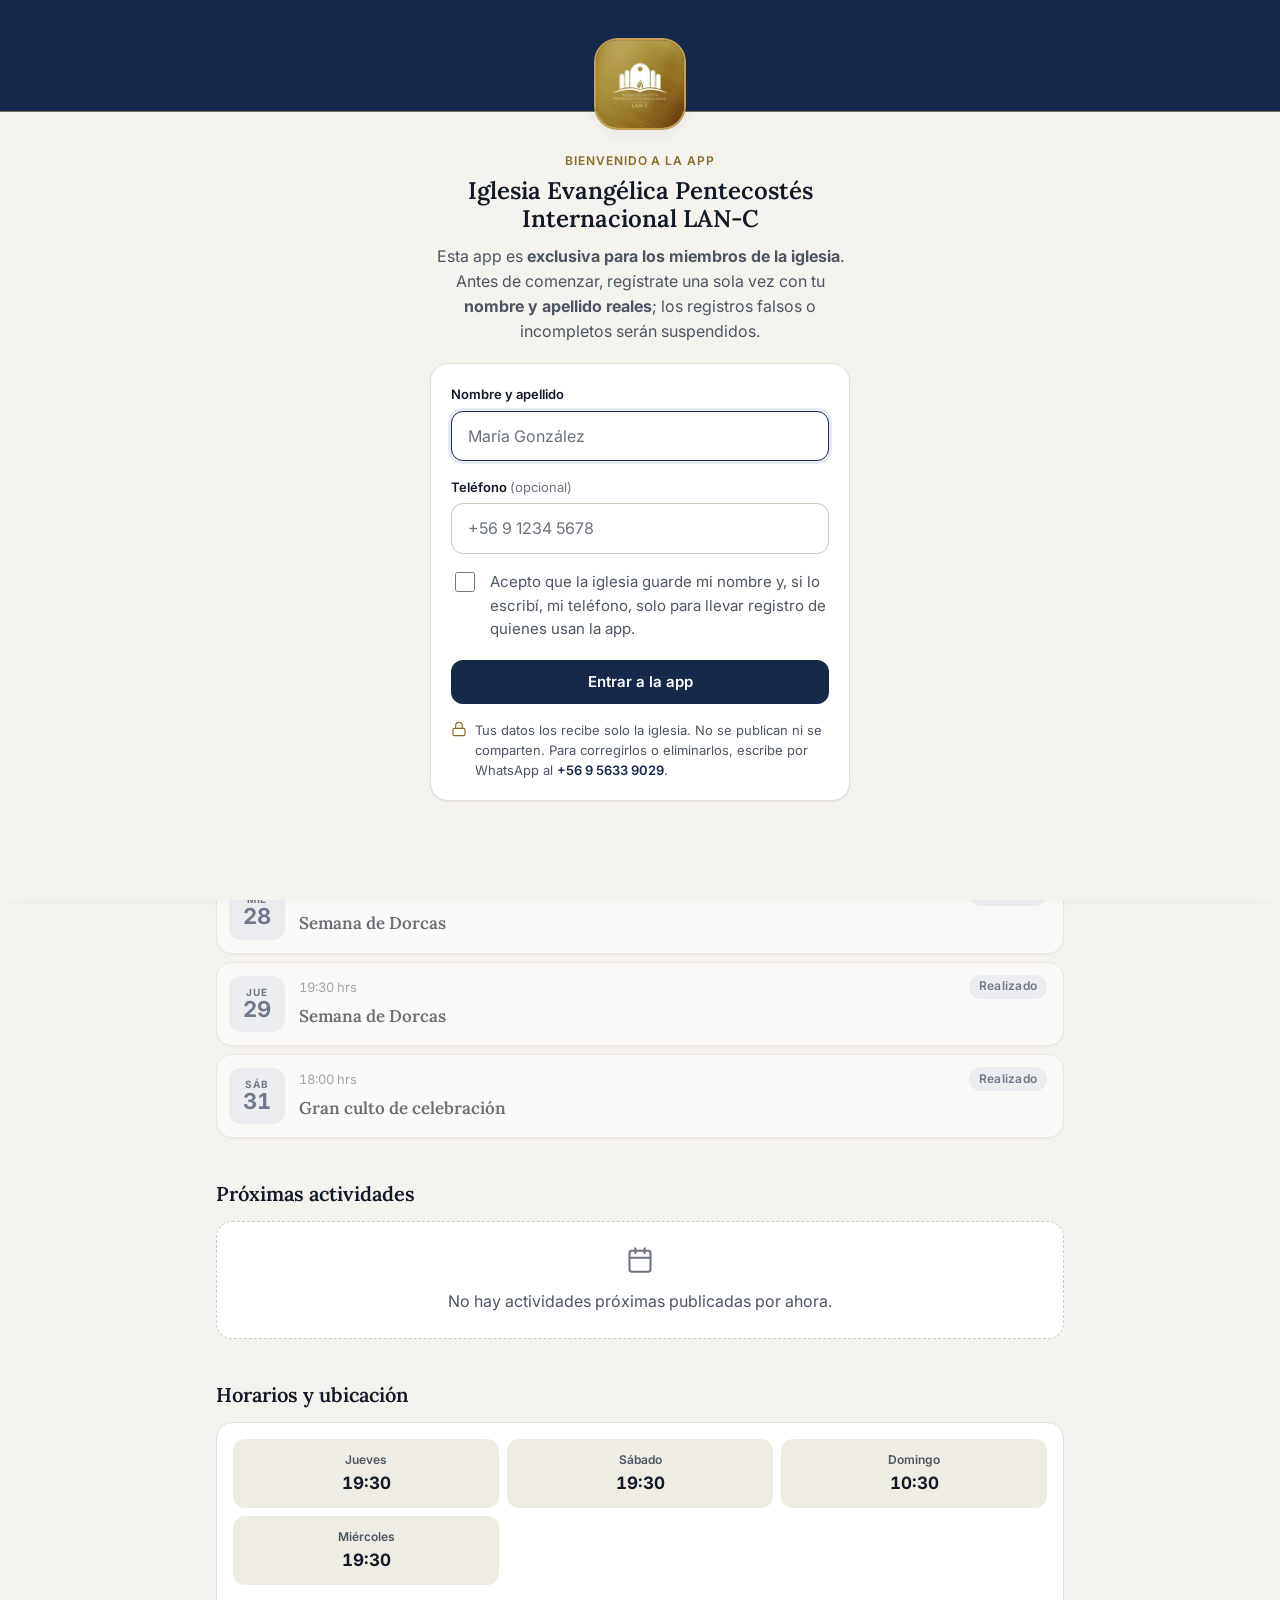
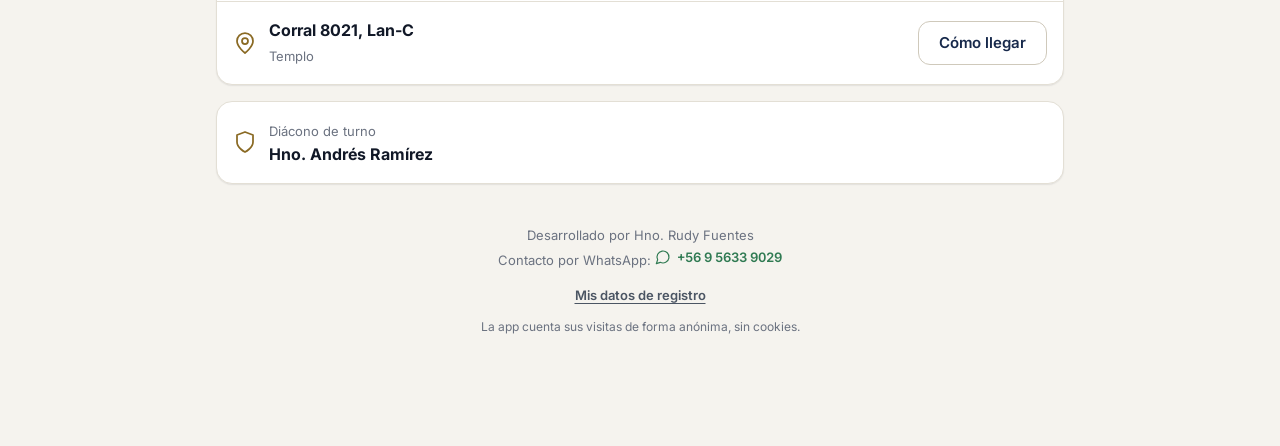
==== index.html @ f4d74c08 "Desfile 31 octubre: 17 fotos más y 2 videos; los álbumes ahora muestran videos Co-Authored-By: Claud" ====
<!doctype html>
<html lang="es">
<head>
<meta charset="utf-8">
<meta name="viewport" content="width=device-width, initial-scale=1, viewport-fit=cover">
<meta name="theme-color" content="#17294B">
<meta name="description" content="Anuncios, horarios de culto, estudios bíblicos, oración, cancionero y fotos de la Iglesia Evangélica Pentecostés Internacional LAN-C.">
<title>IEPI LAN-C</title>
<script>try{var t=localStorage.getItem("tema");if(t==="dark"||t==="light")document.documentElement.dataset.theme=t;var l=localStorage.getItem("letra");if(l==="grande"||l==="muy-grande")document.documentElement.dataset.letra=l;}catch(e){}</script>
<link rel="manifest" href="manifest.json">
<link rel="icon" href="icono-192.png">
<link rel="apple-touch-icon" href="icono-192.png">
<link rel="preconnect" href="https://fonts.googleapis.com">
<link rel="preconnect" href="https://fonts.gstatic.com" crossorigin>
<link rel="stylesheet" href="https://fonts.googleapis.com/css2?family=Inter:wght@400;500;600;700&family=Lora:ital,wght@0,500;0,600;1,500&display=swap" media="print" onload="this.media='all'">
<link rel="stylesheet" href="css/app.css?v=25">
</head>
<body>

<header class="barra">
  <div class="barra-in">
    <span class="barra-logo"><img src="img/logo.jpg" alt="Logo de la Iglesia Evangélica Pentecostés Internacional LAN-C" width="44" height="44"></span>
    <div class="barra-txt">
      <b>IEPI LAN-C</b>
      <small>Iglesia Evangélica Pentecostés Internacional</small>
    </div>
    <div class="barra-ajustes" role="group" aria-label="Ajustes de lectura">
      <button class="icon-btn tema-btn letra-btn" type="button" id="letraBtn" aria-haspopup="menu" aria-expanded="false" aria-label="Tamaño de letra: normal"><span aria-hidden="true">A<small>A</small></span></button>
      <span class="barra-sep" aria-hidden="true"></span>
      <button class="icon-btn tema-btn" type="button" id="temaBtn" aria-haspopup="menu" aria-expanded="false" aria-label="Apariencia: automática">
        <svg class="ic" viewBox="0 0 24 24" aria-hidden="true" id="temaIco"></svg>
      </button>
    </div>
  </div>
</header>
<div class="tema-menu letra-menu" id="letraMenu" role="menu" aria-label="Tamaño de letra" hidden>
  <p class="menu-tit" aria-hidden="true">Tamaño de letra</p>
  <button type="button" role="menuitemradio" data-letra="normal" aria-checked="true"><span class="muestra" style="font-size:15px">A</span>Normal<svg class="ic ic-sm marca" viewBox="0 0 24 24" aria-hidden="true"><path d="M20 6 9 17l-5-5"/></svg></button>
  <button type="button" role="menuitemradio" data-letra="grande" aria-checked="false"><span class="muestra" style="font-size:19px">A</span>Grande<svg class="ic ic-sm marca" viewBox="0 0 24 24" aria-hidden="true"><path d="M20 6 9 17l-5-5"/></svg></button>
  <button type="button" role="menuitemradio" data-letra="muy-grande" aria-checked="false"><span class="muestra" style="font-size:23px">A</span>Muy grande<svg class="ic ic-sm marca" viewBox="0 0 24 24" aria-hidden="true"><path d="M20 6 9 17l-5-5"/></svg></button>
</div>
<div class="tema-menu" id="temaMenu" role="menu" aria-label="Apariencia" hidden>
  <button type="button" role="menuitemradio" data-tema="auto" aria-checked="true"><svg class="ic" viewBox="0 0 24 24" aria-hidden="true"><rect x="2" y="4" width="20" height="14" rx="2"/><path d="M8 22h8M12 18v4"/></svg>Automático<svg class="ic ic-sm marca" viewBox="0 0 24 24" aria-hidden="true"><path d="M20 6 9 17l-5-5"/></svg></button>
  <button type="button" role="menuitemradio" data-tema="light" aria-checked="false"><svg class="ic" viewBox="0 0 24 24" aria-hidden="true"><circle cx="12" cy="12" r="4"/><path d="M12 2v2M12 20v2M4.93 4.93l1.41 1.41M17.66 17.66l1.41 1.41M2 12h2M20 12h2M6.34 17.66l-1.41 1.41M19.07 4.93l-1.41 1.41"/></svg>Claro<svg class="ic ic-sm marca" viewBox="0 0 24 24" aria-hidden="true"><path d="M20 6 9 17l-5-5"/></svg></button>
  <button type="button" role="menuitemradio" data-tema="dark" aria-checked="false"><svg class="ic" viewBox="0 0 24 24" aria-hidden="true"><path d="M12 3a6 6 0 0 0 9 9 9 9 0 1 1-9-9Z"/></svg>Oscuro<svg class="ic ic-sm marca" viewBox="0 0 24 24" aria-hidden="true"><path d="M20 6 9 17l-5-5"/></svg></button>
</div>

<main>
  <!-- INICIO -->
  <section id="inicio" data-panel aria-labelledby="saludo">
    <div class="saludo">
      <p class="kicker" id="hoyFecha">&nbsp;</p>
      <div class="saludo-fila"><h1 id="saludo">Bienvenido</h1><button class="clima" type="button" id="clima" hidden></button></div>
      <p class="lead">Que Dios te bendiga. Esto es lo que viene en nuestra iglesia.</p>
    </div>
    <div id="urgente"></div>
    <div id="vivoArriba"></div>
    <article class="hero" id="proximo" aria-live="polite">
      <div class="skel" style="height:14px;width:40%;opacity:.3"></div>
      <div class="skel" style="height:32px;width:70%;margin-top:12px;opacity:.3"></div>
      <div class="skel" style="height:20px;width:30%;margin-top:8px;opacity:.3"></div>
    </article>
    <div class="accesos" role="group" aria-label="Accesos rápidos">
      <button class="acceso acceso-agenda tarjeta" type="button" id="abrirAgenda">
        <span class="acceso-top">
          <span class="acceso-ic"><svg class="ic ic-lg" viewBox="0 0 24 24" aria-hidden="true"><rect x="3" y="4" width="18" height="18" rx="2"/><path d="M16 2v4M8 2v4M3 10h18"/><path d="M8 14h.01M12 14h.01M16 14h.01M8 18h.01M12 18h.01"/></svg></span>
          <span class="acceso-flecha" aria-hidden="true"><svg class="ic" viewBox="0 0 24 24"><path d="M7 17 17 7M8 7h9v9"/></svg></span>
        </span>
        <span class="acceso-txt"><b>Agenda congregacional</b><span class="muted" id="agendaResumen">Calendario de cultos y actividades</span></span>
      </button>

      <div class="acceso radio-tarjeta tarjeta" id="radioBox" hidden>
        <span class="acceso-top">
          <span class="acceso-ic"><svg class="ic ic-lg" viewBox="0 0 24 24" aria-hidden="true"><path d="M4.9 19.1a10 10 0 0 1 0-14.2M7.8 16.2a6 6 0 0 1 0-8.4M16.2 7.8a6 6 0 0 1 0 8.4M19.1 4.9a10 10 0 0 1 0 14.2"/><circle cx="12" cy="12" r="2"/></svg></span>
          <button class="radio-play" type="button" id="radioPlay" aria-label="Escuchar la radio"><svg class="ic" viewBox="0 0 24 24" aria-hidden="true" id="radioIco"></svg></button>
        </span>
        <span class="acceso-txt"><b>Radio en vivo</b><span class="muted" id="radioNombre"></span></span>
      </div>
      <a class="acceso acceso-chat tarjeta" id="chatAcceso" href="chat/" hidden>
        <span class="acceso-ic"><svg class="ic ic-lg" viewBox="0 0 24 24" aria-hidden="true"><path d="M7.9 20A9 9 0 1 0 4 16.1L2 22Z"/><path d="M8 12h.01M12 12h.01M16 12h.01"/></svg></span>
        <span class="acceso-txt"><b>Chat de la iglesia</b><span class="muted">Conversa con los hermanos: General, Oración y grupos</span></span>
        <span class="acceso-flecha" aria-hidden="true"><svg class="ic" viewBox="0 0 24 24"><path d="m9 18 6-6-6-6"/></svg></span>
      </a>
    </div>
    <div id="vivoAbajo"></div>
    <div class="tarjeta avisos-push" id="avisosBox" hidden>
      <span class="acceso-ic"><svg class="ic ic-lg" viewBox="0 0 24 24" aria-hidden="true"><path d="M6 8a6 6 0 0 1 12 0c0 7 3 9 3 9H3s3-2 3-9"/><path d="M10.3 21a1.94 1.94 0 0 0 3.4 0"/></svg></span>
      <div class="avisos-txt">
        <b>Recibe avisos de la iglesia</b>
        <span class="muted">Te llegará un aviso al celular con los cultos, actividades y anuncios importantes.</span>
        <div class="dos-btn"><button class="btn" type="button" id="avisosSi">Activar avisos</button><button class="btn btn-sec" type="button" id="avisosNo">Ahora no</button></div>
      </div>
    </div>

    <section class="bloque" id="destacadosBox" aria-labelledby="tDest">
      <div class="bloque-cab"><h2 id="tDest">Destacados</h2></div>
      <div class="destacados" id="destacados"><div class="skel" style="height:120px"></div></div>
    </section>

    <section class="bloque" id="semanaBox" hidden aria-labelledby="tSemana">
      <h2 id="tSemana">Cultos de esta semana</h2>
      <ul class="filas" id="semana"></ul>
    </section>

    <section class="bloque" aria-labelledby="tAgenda">
      <div class="bloque-cab"><h2 id="tAgenda">Próximas actividades</h2></div>
      <ul class="agenda" id="agenda"><li class="skel" style="height:72px"></li><li class="skel" style="height:72px"></li></ul>
    </section>

    <section class="bloque" aria-labelledby="tHorarios">
      <h2 id="tHorarios">Horarios y ubicación</h2>
      <div class="tarjeta">
        <div class="horarios" id="horarios"></div>
        <div class="ubicacion">
          <svg class="ic ic-lg" viewBox="0 0 24 24" aria-hidden="true"><path d="M20 10c0 6-8 12-8 12s-8-6-8-12a8 8 0 0 1 16 0Z"/><circle cx="12" cy="10" r="3"/></svg>
          <div><b id="direccion">Corral 8021, Lan-C</b><span class="muted">Templo</span></div>
          <a class="btn btn-sec" id="mapa" href="https://www.google.com/maps/search/?api=1&amp;query=Corral+8021+Lan-C" target="_blank" rel="noopener">Cómo llegar</a>
        </div>
      </div>
      <div class="diacono tarjeta" id="diacono" hidden>
        <svg class="ic ic-lg" viewBox="0 0 24 24" aria-hidden="true"><path d="M12 22s8-4 8-10V5l-8-3-8 3v7c0 6 8 10 8 10z"/></svg>
        <p><span class="muted">Diácono de turno</span><br><b id="diaconoNom"></b></p>
      </div>
    </section>

    <footer class="credito">
      Desarrollado por Hno. Rudy Fuentes<br>
      Contacto por WhatsApp: <a class="wsp" href="https://wa.me/56956339029?text=Hola%2C%20le%20escribo%20desde%20la%20app%20IEPI%20LAN-C." target="_blank" rel="noopener"><svg class="ic ic-sm" viewBox="0 0 24 24" aria-hidden="true"><path d="M7.9 20A9 9 0 1 0 4 16.1L2 22Z"/></svg>+56 9 5633 9029</a><br>
      <button class="enlace" type="button" id="misDatos">Mis datos de registro</button><br>
      <button class="enlace" type="button" id="avisosEstado" hidden>Activar avisos en este teléfono</button><br id="avisosEstadoBr" hidden>
      <span class="mini">La app cuenta sus visitas de forma anónima, sin cookies.</span>
    </footer>
  </section>

  <!-- ESTUDIO -->
  <section id="estudio" data-panel hidden aria-labelledby="tEstudio">
    <header class="pagina">
      <h1 id="tEstudio">Estudio bíblico</h1>
      <p class="lead">Estudios de la congregación, series para comenzar y plan de lectura.</p>
    </header>
    <div class="estudios" id="estudiosLista"><div class="skel" style="aspect-ratio:16/9"></div></div>
    <section class="bloque" id="anterioresEstudiosBox" hidden aria-labelledby="tEstAnt">
      <h2 id="tEstAnt">Más estudios</h2>
      <div class="estudios" id="estudiosAnteriores"></div>
    </section>
    <section class="bloque" id="seriesBox" hidden aria-labelledby="tSeries">
      <h2 id="tSeries">Series de estudio</h2>
      <div id="series"></div>
    </section>
    <section class="bloque" id="planBox" hidden aria-labelledby="tPlan">
      <h2 id="tPlan">Plan de lectura</h2>
      <div class="tarjeta plan">
        <div class="bloque-cab"><b id="planTitulo"></b><span class="muted" id="planCuenta"></span></div>
        <p class="muted" style="margin-top:4px">Un capítulo por día. Tu avance se guarda en este teléfono.</p>
        <div class="progreso" aria-hidden="true"><span id="planBarra" style="width:0%"></span></div>
        <div class="dias" id="planDias"></div>
        <div class="plan-pie">
          <span class="muted" id="planMensaje" aria-live="polite"></span>
          <button class="btn btn-sec" type="button" id="planReiniciar">Reiniciar plan</button>
        </div>
      </div>
    </section>
  </section>

  <!-- ORACIÓN -->
  <section id="oracion" data-panel hidden aria-labelledby="tOracion">
    <header class="pagina">
      <h1 id="tOracion">Oración</h1>
      <p class="lead">«Orad unos por otros» (Santiago 5:16). Unámonos en oración durante la semana.</p>
    </header>
    <figure class="versiculo" id="versiculo">
      <p class="kicker">Versículo del día</p>
      <blockquote><div class="skel" style="height:60px;opacity:.25"></div></blockquote>
    </figure>
    <section class="bloque" aria-labelledby="tMotivos">
      <h2 id="tMotivos">Motivos de oración</h2>
      <div id="motivos"><div class="skel" style="height:140px"></div></div>
    </section>
    <section class="bloque" aria-labelledby="tPeticion">
      <div class="tarjeta peticion">
        <h2 id="tPeticion">Enviar una petición</h2>
        <p class="privacidad">
          <svg class="ic ic-sm" viewBox="0 0 24 24" aria-hidden="true"><rect x="3" y="11" width="18" height="11" rx="2"/><path d="M7 11V7a5 5 0 0 1 10 0v4"/></svg>
          <span>Tu petición se envía en privado por WhatsApp a la persona encargada. No se publica en la app ni se guarda en este teléfono.</span>
        </p>
        <form id="formPeticion" novalidate>
          <div class="campo">
            <label for="petNombre">Tu nombre <span>(opcional)</span></label>
            <input class="entrada" id="petNombre" type="text" autocomplete="name" placeholder="Hna. María">
          </div>
          <div class="campo">
            <label for="petTexto">Petición de oración</label>
            <textarea class="entrada" id="petTexto" rows="4" aria-describedby="petError" placeholder="Escribe aquí por qué quieres que oremos"></textarea>
            <p class="error" id="petError" hidden>Escribe tu petición antes de enviarla.</p>
          </div>
          <label class="check"><input type="checkbox" id="petConf"> <span>Es confidencial: pido que no se comparta con la congregación.</span></label>
          <button class="btn btn-bloque" type="submit" style="margin-top:20px">
            <svg class="ic" viewBox="0 0 24 24" aria-hidden="true"><path d="m22 2-7 20-4-9-9-4Z"/><path d="M22 2 11 13"/></svg>
            Enviar por WhatsApp
          </button>
          <p class="confirmacion" id="petOk" hidden role="status">
            <svg class="ic" viewBox="0 0 24 24" aria-hidden="true"><path d="M20 6 9 17l-5-5"/></svg>
            <span>Abrimos WhatsApp con tu mensaje. Para completar la petición, toca <b>Enviar</b> en WhatsApp.</span>
          </p>
        </form>
      </div>
    </section>
  </section>

  <!-- CANCIONERO -->
  <section id="cancionero" data-panel hidden aria-labelledby="tCancionero">
    <header class="pagina">
      <h1 id="tCancionero">Cancionero</h1>
      <p class="lead">Himnario y alabanzas de la congregación. Busca por título, número o una frase del canto.</p>
    </header>
    <div class="buscador">
      <div class="campo-busqueda">
        <svg class="ic" viewBox="0 0 24 24" aria-hidden="true"><circle cx="11" cy="11" r="8"/><path d="m21 21-4.3-4.3"/></svg>
        <label class="sr-only" for="buscar">Buscar canto por título, número o verso</label>
        <input class="entrada" id="buscar" type="search" placeholder="Buscar por título, número o verso" autocomplete="off" enterkeyhint="search">
      </div>
      <div class="filtros" role="group" aria-label="Filtrar cantos por sección">
        <button class="filtro" type="button" data-filtro="todos" aria-pressed="true">Todos</button>
        <button class="filtro" type="button" data-filtro="favoritos" aria-pressed="false">
          <svg class="ic ic-sm" viewBox="0 0 24 24" aria-hidden="true"><polygon points="12 2 15.09 8.26 22 9.27 17 14.14 18.18 21.02 12 17.77 5.82 21.02 7 14.14 2 9.27 8.91 8.26 12 2"/></svg>
          Favoritos
        </button>
      </div>
    </div>
    <p class="muted" id="himnosInfo" aria-live="polite" style="margin:4px 0 12px"></p>
    <ul class="himnos tarjeta" id="himnos"><li class="skel" style="height:64px;margin:8px"></li></ul>
  </section>

  <!-- FOTOS -->
  <section id="fotos" data-panel hidden aria-labelledby="tFotos">
    <header class="pagina">
      <h1 id="tFotos">Fotos</h1>
      <p class="lead">Álbumes de las actividades de la iglesia.</p>
    </header>
    <div class="albumes" id="albumes"><div class="skel" style="aspect-ratio:16/10"></div></div>
  </section>
</main>

<div class="radio-mini" id="radioMini" hidden role="region" aria-label="Reproductor de radio">
  <span class="radio-vivo" aria-hidden="true"></span>
  <span class="radio-mini-txt"><b id="radioMiniNombre"></b><small id="radioEstado" aria-live="polite">En vivo</small></span>
  <button class="radio-play" type="button" id="radioMiniPlay" aria-label="Pausar la radio"><svg class="ic" viewBox="0 0 24 24" aria-hidden="true" id="radioMiniIco"></svg></button>
  <button class="icon-btn radio-cerrar" type="button" id="radioCerrar" aria-label="Cerrar la radio"><svg class="ic" viewBox="0 0 24 24" aria-hidden="true"><path d="M18 6 6 18M6 6l12 12"/></svg></button>
</div>
<nav class="nav" aria-label="Secciones">
  <div class="nav-in" role="tablist">
    <button role="tab" type="button" data-tab="inicio" aria-selected="true" aria-controls="inicio">
      <span class="nav-ico"><svg class="ic ic-lg" viewBox="0 0 24 24" aria-hidden="true"><path d="M3 10.5 12 3l9 7.5"/><path d="M5 9.5V21h14V9.5"/><path d="M10 21v-6h4v6"/></svg></span>Inicio
    </button>
    <button role="tab" type="button" data-tab="estudio" aria-selected="false" aria-controls="estudio">
      <span class="nav-ico"><svg class="ic ic-lg" viewBox="0 0 24 24" aria-hidden="true"><path d="M2 4h6a4 4 0 0 1 4 4v13a3 3 0 0 0-3-3H2z"/><path d="M22 4h-6a4 4 0 0 0-4 4v13a3 3 0 0 1 3-3h7z"/></svg></span>Estudio
    </button>
    <button role="tab" type="button" data-tab="oracion" aria-selected="false" aria-controls="oracion">
      <span class="nav-ico"><svg class="ic ic-lg" viewBox="0 0 24 24" aria-hidden="true"><path d="M19 14c1.49-1.46 3-3.21 3-5.5A5.5 5.5 0 0 0 16.5 3c-1.76 0-3 .5-4.5 2-1.5-1.5-2.74-2-4.5-2A5.5 5.5 0 0 0 2 8.5c0 2.3 1.5 4.05 3 5.5l7 7Z"/></svg></span>Oración
    </button>
    <button role="tab" type="button" data-tab="cancionero" aria-selected="false" aria-controls="cancionero">
      <span class="nav-ico"><svg class="ic ic-lg" viewBox="0 0 24 24" aria-hidden="true"><path d="M9 18V5l12-2v13"/><circle cx="6" cy="18" r="3"/><circle cx="18" cy="16" r="3"/></svg></span><span class="nav-txt-largo">Cancionero</span><span class="nav-txt-corto">Himnos</span>
    </button>
    <button role="tab" type="button" data-tab="fotos" aria-selected="false" aria-controls="fotos">
      <span class="nav-ico"><svg class="ic ic-lg" viewBox="0 0 24 24" aria-hidden="true"><rect x="3" y="3" width="18" height="18" rx="2"/><circle cx="9" cy="9" r="2"/><path d="m21 15-3.09-3.09a2 2 0 0 0-2.82 0L6 21"/></svg></span>Fotos
    </button>
  </div>
</nav>

<!-- Vista de detalle (estudio, himno, álbum) -->
<div class="hoja" id="hoja" hidden role="dialog" aria-modal="true" aria-labelledby="hojaTitulo">
  <header class="hoja-cab">
    <div class="hoja-cab-in">
      <button class="icon-btn" type="button" data-cerrar aria-label="Volver">
        <svg class="ic ic-lg" viewBox="0 0 24 24" aria-hidden="true"><path d="m15 18-6-6 6-6"/></svg>
      </button>
      <h2 id="hojaTitulo"></h2>
      <div id="hojaAcciones"></div>
    </div>
  </header>
  <div class="hoja-cuerpo"><div class="hoja-cuerpo-in" id="hojaCuerpo"></div></div>
</div>

<!-- Agenda congregacional -->
<div class="hoja" id="agendaHoja" hidden role="dialog" aria-modal="true" aria-labelledby="agTitulo">
  <header class="hoja-cab">
    <div class="hoja-cab-in">
      <button class="icon-btn" type="button" data-cerrar aria-label="Volver">
        <svg class="ic ic-lg" viewBox="0 0 24 24" aria-hidden="true"><path d="m15 18-6-6 6-6"/></svg>
      </button>
      <h2 id="agTitulo">Agenda congregacional</h2>
      <button class="icon-btn" type="button" id="agSuscribir" aria-label="Suscribirse al calendario">
        <svg class="ic ic-lg" viewBox="0 0 24 24" aria-hidden="true"><path d="M6 8a6 6 0 0 1 12 0c0 7 3 9 3 9H3s3-2 3-9"/><path d="M10.3 21a1.94 1.94 0 0 0 3.4 0"/></svg>
      </button>
    </div>
    <div class="hoja-cab-in ag-controles">
      <div class="segmentos" role="tablist" aria-label="Vista de la agenda">
        <button type="button" role="tab" data-vista="mes" aria-selected="false">Mes</button>
        <button type="button" role="tab" data-vista="semana" aria-selected="false">Semana</button>
        <button type="button" role="tab" data-vista="lista" aria-selected="true">Agenda</button>
        <button type="button" role="tab" data-vista="mia" aria-selected="false">Guardadas</button>
      </div>
    </div>
    <div class="hoja-cab-in"><div class="cat-filtros" id="agFiltros" role="group" aria-label="Filtrar por categoría"></div></div>
  </header>
  <div class="hoja-cuerpo"><div class="hoja-cuerpo-in" id="agCuerpo"></div></div>
</div>

<!-- Ficha de actividad -->
<div class="hoja" id="ficha" hidden role="dialog" aria-modal="true" aria-labelledby="fichaTitulo">
  <header class="hoja-cab">
    <div class="hoja-cab-in">
      <button class="icon-btn" type="button" data-cerrar aria-label="Volver">
        <svg class="ic ic-lg" viewBox="0 0 24 24" aria-hidden="true"><path d="m15 18-6-6 6-6"/></svg>
      </button>
      <h2 id="fichaTitulo">Actividad</h2>
      <button class="icon-btn" type="button" id="fichaCompartir" aria-label="Compartir actividad">
        <svg class="ic ic-lg" viewBox="0 0 24 24" aria-hidden="true"><circle cx="18" cy="5" r="3"/><circle cx="6" cy="12" r="3"/><circle cx="18" cy="19" r="3"/><path d="m8.6 13.5 6.8 4M15.4 6.5l-6.8 4"/></svg>
      </button>
    </div>
  </header>
  <div class="hoja-cuerpo"><div class="hoja-cuerpo-in" id="fichaCuerpo"></div></div>
</div>

<!-- Registro de bienvenida (obligatorio, una vez por teléfono) -->
<div class="registro" id="registro" hidden role="dialog" aria-modal="true" aria-labelledby="regTitulo">
  <div class="registro-in">
    <img class="registro-logo" src="img/logo.jpg" alt="Logo de la Iglesia Evangélica Pentecostés Internacional LAN-C" width="88" height="88">
    <p class="kicker">Bienvenido a la app</p>
    <h1 id="regTitulo">Iglesia Evangélica Pentecostés Internacional LAN-C</h1>
    <p class="lead">Esta app es <b>exclusiva para los miembros de la iglesia</b>. Antes de comenzar, regístrate una sola vez con tu <b>nombre y apellido reales</b>; los registros falsos o incompletos serán suspendidos.</p>
    <p class="codigo-reg" id="regCodigo" hidden></p>
    <form id="formRegistro" novalidate>
      <div class="campo">
        <label for="regNombre">Nombre y apellido</label>
        <input class="entrada" id="regNombre" type="text" autocomplete="name" autocapitalize="words" placeholder="María González" aria-describedby="regNombreErr" required>
        <p class="error" id="regNombreErr" hidden>Escribe tu nombre y apellido.</p>
      </div>
      <div class="campo">
        <label for="regTel">Teléfono <span>(opcional)</span></label>
        <input class="entrada" id="regTel" type="tel" autocomplete="tel" inputmode="tel" placeholder="+56 9 1234 5678" aria-describedby="regTelErr">
        <p class="error" id="regTelErr" hidden>Revisa el número: debe tener entre 8 y 12 dígitos.</p>
      </div>
      <label class="check"><input type="checkbox" id="regAcepto" aria-describedby="regAceptoErr"> <span>Acepto que la iglesia guarde mi nombre y, si lo escribí, mi teléfono, solo para llevar registro de quienes usan la app.</span></label>
      <p class="error" id="regAceptoErr" hidden>Para continuar, marca la casilla de aceptación.</p>
      <p class="error" id="regEnvioErr" hidden role="alert"></p>
      <button class="btn btn-bloque" type="submit" id="regBtn" style="margin-top:20px">Entrar a la app</button>
      <button class="btn btn-sec btn-bloque" type="button" id="regCancelar" hidden style="margin-top:10px">Cancelar</button>
      <p class="privacidad registro-priv">
        <svg class="ic ic-sm" viewBox="0 0 24 24" aria-hidden="true"><rect x="3" y="11" width="18" height="11" rx="2"/><path d="M7 11V7a5 5 0 0 1 10 0v4"/></svg>
        <span>Tus datos los recibe solo la iglesia. No se publican ni se comparten. Para corregirlos o eliminarlos, escribe por WhatsApp al <a href="https://wa.me/56956339029?text=Hola%2C%20quiero%20corregir%20o%20eliminar%20mis%20datos%20de%20registro%20de%20la%20app%20IEPI%20LAN-C." target="_blank" rel="noopener">+56 9 5633 9029</a>.</span>
      </p>
    </form>
  </div>
</div>

<!-- Acceso suspendido -->
<div class="registro" id="suspendido" hidden role="alertdialog" aria-modal="true" aria-labelledby="susTitulo" aria-describedby="susTexto">
  <div class="registro-in">
    <img class="registro-logo" src="img/logo.jpg" alt="Logo de la Iglesia Evangélica Pentecostés Internacional LAN-C" width="88" height="88">
    <h1 id="susTitulo" style="margin-top:32px">Acceso suspendido</h1>
    <div class="suspendido-caja">
      <p id="susTexto">Esta app es <b>exclusiva para los miembros de la Iglesia Evangélica Pentecostés Internacional LAN-C</b>. Tu acceso fue suspendido porque no pudimos verificar tu registro.</p>
      <p>Si crees que se trata de un error o quieres actualizar tus datos, comunícate con la iglesia:</p>
      <a class="sus-tel wsp" id="susWsp" href="https://wa.me/56956339029?text=Hola%2C%20mi%20acceso%20a%20la%20app%20IEPI%20LAN-C%20est%C3%A1%20suspendido." target="_blank" rel="noopener"><svg class="ic " viewBox="0 0 24 24" aria-hidden="true"><path d="M7.9 20A9 9 0 1 0 4 16.1L2 22Z"/></svg>Escribir por WhatsApp</a>
      <span class="muted sus-num">+56 9 5633 9029</span>
      <p class="muted" id="susCodigo"></p>
      <p class="confirmacion" id="susEnviado" hidden role="status"><svg class="ic" viewBox="0 0 24 24" aria-hidden="true"><path d="M20 6 9 17l-5-5"/></svg><span>Enviamos tus datos corregidos. La iglesia revisará tu registro.</span></p>
      <button class="btn btn-bloque" type="button" id="susCorregir" style="margin-top:20px">Corregir mis datos</button>
    </div>
  </div>
</div>

<!-- Visor de imágenes -->
<div class="visor" id="visor" hidden role="dialog" aria-modal="true" aria-label="Imagen ampliada">
  <div class="visor-cab">
    <p id="visorTxt"></p>
    <span class="contador" id="visorCont"></span>
    <button class="icon-btn" type="button" data-cerrar aria-label="Cerrar">
      <svg class="ic ic-lg" viewBox="0 0 24 24" aria-hidden="true"><path d="M18 6 6 18M6 6l12 12"/></svg>
    </button>
  </div>
  <div class="visor-img" id="visorZona"><img id="visorImg" alt=""><video id="visorVideo" controls playsinline preload="none" hidden></video></div>
  <div class="visor-pie">
    <button class="icon-btn" type="button" id="visorPrev" aria-label="Anterior"><svg class="ic ic-lg" viewBox="0 0 24 24" aria-hidden="true"><path d="m15 18-6-6 6-6"/></svg></button>
    <button class="icon-btn" type="button" id="visorNext" aria-label="Siguiente"><svg class="ic ic-lg" viewBox="0 0 24 24" aria-hidden="true"><path d="m9 18 6-6-6-6"/></svg></button>
  </div>
</div>

<div class="aviso" id="aviso" role="status" aria-live="polite"></div>

<script data-goatcounter="https://iepilanc.goatcounter.com/count" async src="https://gc.zgo.at/count.js"></script>
<script src="js/datos.js?v=25"></script>
<script src="js/agenda-datos.js?v=25"></script>
<script src="js/app.js?v=25"></script>
<script src="js/agenda.js?v=25"></script>
<script src="js/registro.js?v=25"></script>
<script src="https://cdn.onesignal.com/sdks/web/v16/OneSignalSDK.page.js" defer></script>
<script src="js/avisos.js?v=25"></script>
<script src="js/radio.js?v=25"></script>
<script src="js/vivo.js?v=25"></script>
<script src="js/clima.js?v=25"></script>
<script src="js/chat-acceso.js?v=27"></script>
<script>
if ('serviceWorker' in navigator) { window.addEventListener('load', function () { navigator.serviceWorker.register('sw.js'); }); }
</script>
</body>
</html>
---- css/app.css ----
/* =========================================================
   IEPI LAN-C · Sistema de diseño
   Premium institucional: marino + dorado selectivo, marfil de fondo.
   Inter para interfaz, Lora para títulos y texto bíblico.
   ========================================================= */

:root {
  /* Marca */
  --marino: #17294B;
  --marino-2: #20365F;
  --grafito: #111827;
  --dorado: #C5A052;
  --dorado-texto: #8A6A24;      /* dorado legible sobre claro (AA) */
  --marfil: #F5F3EE;
  --blanco: #FFFFFF;

  /* Superficies y texto */
  --fondo: var(--marfil);
  --superficie: var(--blanco);
  --superficie-2: #EFECE4;
  --texto: var(--grafito);
  --texto-2: #4B5563;
  --texto-3: #6B7280;
  --borde: #E3DFD5;
  --borde-fuerte: #CFC9BB;
  --deshabilitado: #9CA3AF;

  /* Acentos semánticos */
  --acento: var(--marino);
  --sobre-acento: var(--blanco);
  --acento-suave: #E6EAF2;
  --dorado-suave: #F4ECD9;
  --exito: #2F7A52;
  --exito-suave: #E3F1E8;
  --error: #B42318;
  --error-suave: #FDECEA;

  /* Tipografía */
  --f-ui: "Inter", system-ui, -apple-system, "Segoe UI", Roboto, sans-serif;
  --f-editorial: "Lora", Georgia, "Times New Roman", serif;
  --t-xs: .75rem;   /* 12 */
  --t-sm: .8125rem; /* 13 */
  --t-base: 1rem;   /* 16 */
  --t-md: 1.0625rem;/* 17 */
  --t-lg: 1.25rem;  /* 20 */
  --t-xl: 1.5rem;   /* 24 */
  --t-2xl: 1.875rem;/* 30 */

  /* Espaciado (base 4) */
  --e-1: 4px; --e-2: 8px; --e-3: 12px; --e-4: 16px; --e-5: 20px; --e-6: 24px; --e-8: 32px; --e-10: 40px;

  /* Radios */
  --r-sm: 10px; --r-md: 12px; --r-lg: 16px; --r-xl: 18px; --r-pill: 999px;

  /* Elevación (suave) */
  --sombra-1: 0 1px 2px rgba(17, 24, 39, .05), 0 1px 1px rgba(17, 24, 39, .03);
  --sombra-2: 0 4px 16px rgba(23, 41, 75, .08);
  --sombra-nav: 0 -1px 0 var(--borde), 0 -8px 24px rgba(23, 41, 75, .06);

  /* Movimiento */
  --dur: 180ms;
  --curva: cubic-bezier(.2, .7, .2, 1);

  --ancho: 640px;
  --alto-nav: 64px;
}

@media (prefers-color-scheme: dark) {
  :root:not([data-theme="light"]) {
    --fondo: #0D1424;
    --superficie: #152038;
    --superficie-2: #1B2843;
    --texto: #EEF1F6;
    --texto-2: #C3CAD6;
    --texto-3: #98A2B3;
    --borde: #26344F;
    --borde-fuerte: #34446A;
    --deshabilitado: #667085;
    --acento: #D7B76C;
    --sobre-acento: #111827;
    --acento-suave: #1F2E4C;
    --dorado-texto: #D7B76C;
    --dorado-suave: #2A2A2E;
    --exito: #6CC596;
    --exito-suave: #173327;
    --error: #F0857B;
    --error-suave: #3A1C1C;
    --sombra-1: 0 1px 2px rgba(0, 0, 0, .35);
    --sombra-2: 0 6px 20px rgba(0, 0, 0, .35);
    --sombra-nav: 0 -1px 0 var(--borde), 0 -8px 24px rgba(0, 0, 0, .3);
    color-scheme: dark;
  }
}
:root[data-theme="dark"] {
  --fondo: #0D1424;
  --superficie: #152038;
  --superficie-2: #1B2843;
  --texto: #EEF1F6;
  --texto-2: #C3CAD6;
  --texto-3: #98A2B3;
  --borde: #26344F;
  --borde-fuerte: #34446A;
  --deshabilitado: #667085;
  --acento: #D7B76C;
  --sobre-acento: #111827;
  --acento-suave: #1F2E4C;
  --dorado-texto: #D7B76C;
  --dorado-suave: #2A2A2E;
  --exito: #6CC596;
  --exito-suave: #173327;
  --error: #F0857B;
  --error-suave: #3A1C1C;
  --sombra-1: 0 1px 2px rgba(0, 0, 0, .35);
  --sombra-2: 0 6px 20px rgba(0, 0, 0, .35);
  --sombra-nav: 0 -1px 0 var(--borde), 0 -8px 24px rgba(0, 0, 0, .3);
  color-scheme: dark;
}

/* ---------- Base ---------- */
*, *::before, *::after { box-sizing: border-box; }
html { -webkit-text-size-adjust: 100%; }
html, body { margin: 0; background: var(--fondo); }
body {
  color: var(--texto);
  font-family: var(--f-ui);
  font-size: var(--t-base);
  line-height: 1.55;
  -webkit-font-smoothing: antialiased;
  padding-bottom: calc(var(--alto-nav) + env(safe-area-inset-bottom, 0px) + var(--e-6));
}
body.bloqueo { overflow: hidden; }
img { max-width: 100%; display: block; }
[hidden] { display: none !important; }
button, input, textarea { font: inherit; color: inherit; }
button { cursor: pointer; }
a { color: inherit; }
h1, h2, h3 { margin: 0; text-wrap: balance; }
p { margin: 0; }
ul, ol { margin: 0; padding: 0; list-style: none; }
.sr-only { position: absolute; width: 1px; height: 1px; overflow: hidden; clip: rect(0 0 0 0); white-space: nowrap; }

:focus-visible { outline: 3px solid var(--dorado); outline-offset: 2px; border-radius: 6px; }

.ic { width: 20px; height: 20px; flex: none; fill: none; stroke: currentColor; stroke-width: 1.75; stroke-linecap: round; stroke-linejoin: round; }
.ic-sm { width: 16px; height: 16px; }
.ic-lg { width: 24px; height: 24px; }

/* ---------- Barra superior ---------- */
.barra {
  position: sticky; top: 0; z-index: 10;
  background: var(--marino);
  color: var(--blanco);
  padding: calc(env(safe-area-inset-top, 0px) + var(--e-3)) var(--e-4) var(--e-3);
}
.barra-in { max-width: var(--ancho); margin: 0 auto; display: flex; align-items: center; gap: var(--e-3); }
.barra img { width: 40px; height: 40px; border-radius: var(--r-sm); object-fit: cover; box-shadow: 0 0 0 1px rgba(197, 160, 82, .55); }
.barra b { display: block; font-size: var(--t-base); font-weight: 650; letter-spacing: .02em; line-height: 1.2; }
.barra small { display: block; font-size: var(--t-xs); color: rgba(255, 255, 255, .72); line-height: 1.3; }

/* ---------- Contenedor y secciones ---------- */
main { max-width: var(--ancho); margin: 0 auto; padding-inline: var(--e-4); }
[data-panel] { padding-block: var(--e-6) var(--e-4); }
[data-panel].entra { animation: entra var(--dur) var(--curva); }
@keyframes entra { from { opacity: 0; transform: translateY(6px); } to { opacity: 1; transform: none; } }

.pagina { margin-bottom: var(--e-6); }
.pagina h1, .saludo h1 { font-family: var(--f-editorial); font-size: var(--t-2xl); font-weight: 600; line-height: 1.15; color: var(--texto); }
.pagina .lead, .saludo .lead { margin-top: var(--e-2); color: var(--texto-2); }
.kicker { font-size: var(--t-xs); font-weight: 600; letter-spacing: .08em; text-transform: uppercase; color: var(--dorado-texto); }
.muted { color: var(--texto-3); font-size: var(--t-sm); }

.bloque { margin-top: var(--e-8); }
.bloque > h2, .bloque-cab h2 { font-family: var(--f-editorial); font-size: var(--t-lg); font-weight: 600; margin-bottom: var(--e-3); }
.bloque-cab { display: flex; align-items: baseline; justify-content: space-between; gap: var(--e-3); }
.bloque-cab .muted { white-space: nowrap; }

/* ---------- Componentes base ---------- */
.tarjeta { background: var(--superficie); border-radius: var(--r-lg); box-shadow: var(--sombra-1); border: 1px solid var(--borde); }
.btn {
  display: inline-flex; align-items: center; justify-content: center; gap: var(--e-2);
  min-height: 44px; padding: 0 var(--e-5);
  border-radius: var(--r-md); border: 1px solid transparent;
  background: var(--acento); color: var(--sobre-acento);
  font-weight: 600; font-size: .9375rem; text-decoration: none;
  transition: transform var(--dur) var(--curva), background var(--dur);
}
.btn:active { transform: scale(.98); }
.btn-sec { background: transparent; color: var(--acento); border-color: var(--borde-fuerte); }
.btn-oro { background: var(--dorado); color: var(--grafito); }
.btn-bloque { width: 100%; }
.icon-btn {
  display: inline-grid; place-items: center; width: 44px; height: 44px; flex: none;
  border-radius: var(--r-md); border: 0; background: transparent; color: inherit;
}
.icon-btn:active { background: var(--superficie-2); }

.chip { display: inline-flex; align-items: center; gap: 4px; height: 24px; padding: 0 10px; border-radius: var(--r-pill); font-size: var(--t-xs); font-weight: 600; letter-spacing: .02em; background: var(--acento-suave); color: var(--acento); white-space: nowrap; }
.chip-oro { background: var(--dorado-suave); color: var(--dorado-texto); }
.chip-nuevo { background: var(--dorado); color: var(--grafito); }
.chip-exito { background: var(--exito-suave); color: var(--exito); }

/* Estados de carga, vacío y error */
.skel { border-radius: var(--r-md); background: linear-gradient(90deg, var(--superficie-2) 0%, var(--borde) 50%, var(--superficie-2) 100%); background-size: 200% 100%; animation: brillo 1.2s linear infinite; }
@keyframes brillo { to { background-position: -200% 0; } }
.vacio, .aviso-error { border-radius: var(--r-lg); padding: var(--e-6) var(--e-5); text-align: center; color: var(--texto-2); background: var(--superficie); border: 1px dashed var(--borde-fuerte); }
.vacio .ic, .aviso-error .ic { margin: 0 auto var(--e-2); width: 28px; height: 28px; color: var(--texto-3); }
.aviso-error { border-style: solid; border-color: var(--error-suave); background: var(--error-suave); color: var(--texto); }
.aviso-error .btn { margin-top: var(--e-4); }

/* ---------- Inicio ---------- */
.saludo .kicker { margin-bottom: var(--e-2); }

.hero {
  margin-top: var(--e-6);
  background: var(--marino); color: var(--blanco);
  border-radius: var(--r-xl); padding: var(--e-6) var(--e-5) var(--e-5);
  box-shadow: var(--sombra-2);
  position: relative; overflow: hidden;
}
.hero::after { content: ""; position: absolute; inset: auto -40px -60px auto; width: 180px; height: 180px; border-radius: 50%; border: 1px solid rgba(197, 160, 82, .22); pointer-events: none; }
.hero .kicker { color: var(--dorado); display: flex; align-items: center; gap: var(--e-2); }
.hero-dia { font-family: var(--f-editorial); font-size: var(--t-2xl); font-weight: 600; margin-top: var(--e-2); line-height: 1.15; }
.hero-hora { font-size: var(--t-lg); font-weight: 600; margin-top: 2px; font-variant-numeric: tabular-nums; color: rgba(255, 255, 255, .92); }
.hero-fecha { font-size: var(--t-sm); color: rgba(255, 255, 255, .7); margin-top: 2px; }
.hero-roles { margin-top: var(--e-4); padding-top: var(--e-4); border-top: 1px solid rgba(255, 255, 255, .14); display: grid; gap: var(--e-2); }
.rol { display: grid; grid-template-columns: 5.25rem 1fr; gap: var(--e-2); font-size: .9375rem; }
.rol > span:first-child { color: rgba(255, 255, 255, .62); font-size: var(--t-xs); font-weight: 600; letter-spacing: .06em; text-transform: uppercase; padding-top: 3px; }
.hero-acciones { margin-top: var(--e-5); display: flex; flex-wrap: wrap; gap: var(--e-2); }
.hero .btn-sec { color: var(--blanco); border-color: rgba(255, 255, 255, .28); }
.chip-vivo { background: var(--dorado); color: var(--grafito); }

.destacados { display: grid; gap: var(--e-3); }
.destacado { display: flex; gap: var(--e-4); padding: var(--e-3); align-items: stretch; }
.destacado-img { flex: none; align-self: flex-start; width: 92px; border-radius: var(--r-md); overflow: hidden; border: 0; padding: 0; background: var(--superficie-2); aspect-ratio: 2 / 3; max-width: 100%; }
.destacado-img img { width: 100%; height: 100%; object-fit: cover; object-position: top; }
.destacado-ic { flex: none; width: 56px; height: 56px; border-radius: var(--r-md); display: grid; place-items: center; background: var(--dorado-suave); color: var(--dorado-texto); }
.destacado-cuerpo { min-width: 0; display: flex; flex-direction: column; gap: 4px; padding-block: 2px; }
.destacado h3 { font-family: var(--f-editorial); font-size: var(--t-md); font-weight: 600; line-height: 1.3; }
.destacado p { color: var(--texto-2); font-size: .9375rem; }
.meta { display: flex; flex-wrap: wrap; gap: 4px var(--e-3); color: var(--texto-3); font-size: var(--t-sm); }
.meta > span { display: inline-flex; align-items: center; gap: 6px; }
.destacado .btn { align-self: flex-start; margin-top: var(--e-2); min-height: 38px; padding: 0 var(--e-4); font-size: var(--t-sm); }

.filas, .agenda { display: grid; gap: var(--e-2); }
.fila { display: flex; gap: var(--e-4); align-items: center; padding: var(--e-3) var(--e-4) var(--e-3) var(--e-3); }
.fecha-bloque { flex: none; width: 56px; height: 56px; border-radius: var(--r-md); display: grid; place-content: center; text-align: center; background: var(--acento-suave); color: var(--acento); }
.fecha-bloque small { font-size: .625rem; font-weight: 700; letter-spacing: .08em; text-transform: uppercase; line-height: 1; }
.fecha-bloque b { font-size: 1.375rem; line-height: 1.1; font-variant-numeric: tabular-nums; }
.fila.especial .fecha-bloque { background: var(--dorado-suave); color: var(--dorado-texto); }
.fila.hoy { box-shadow: 0 0 0 2px var(--dorado), var(--sombra-1); border-color: transparent; }
.fila.hoy .fecha-bloque { background: var(--marino); color: var(--blanco); }
.fila-cuerpo { min-width: 0; flex: 1; display: grid; gap: 2px; }
.fila-cuerpo .rol { grid-template-columns: 4.5rem 1fr; font-size: .9375rem; }
.fila-cuerpo .rol > span:first-child { color: var(--texto-3); }
.fila-cuerpo .muted { font-variant-numeric: tabular-nums; }
.fila-top { display: flex; align-items: center; justify-content: space-between; gap: var(--e-2); flex-wrap: wrap; }
.fila.pasada { opacity: .6; }

details.anteriores { margin-top: var(--e-3); }
details.anteriores > summary { list-style: none; cursor: pointer; display: flex; align-items: center; gap: var(--e-2); min-height: 44px; color: var(--texto-2); font-weight: 600; font-size: .9375rem; }
details.anteriores > summary::-webkit-details-marker { display: none; }
details.anteriores > summary .ic { transition: transform var(--dur); }
details.anteriores[open] > summary .ic { transform: rotate(90deg); }

.horarios { display: grid; grid-template-columns: repeat(3, 1fr); gap: var(--e-2); padding: var(--e-4); }
.horario { text-align: center; padding: var(--e-3) var(--e-2); border-radius: var(--r-md); background: var(--superficie-2); }
.horario small { display: block; font-size: var(--t-xs); font-weight: 600; color: var(--texto-2); }
.horario b { font-size: var(--t-md); font-variant-numeric: tabular-nums; }
.ubicacion { display: flex; align-items: center; gap: var(--e-3); padding: var(--e-4); border-top: 1px solid var(--borde); }
.ubicacion > .ic { color: var(--dorado-texto); }
.ubicacion div { flex: 1; min-width: 0; }
.ubicacion b { display: block; }

.diacono { margin-top: var(--e-4); display: flex; align-items: center; gap: var(--e-3); padding: var(--e-4); }
.diacono .ic { color: var(--dorado-texto); }

.credito { margin-top: var(--e-10); text-align: center; color: var(--texto-3); font-size: var(--t-sm); line-height: 1.7; }
.credito a { color: var(--texto-2); font-weight: 600; text-decoration: none; font-variant-numeric: tabular-nums; }

/* ---------- Estudio ---------- */
.estudios { display: grid; gap: var(--e-4); }
.estudio { overflow: hidden; }
.estudio-portada { display: block; width: 100%; padding: 0; border: 0; background: var(--superficie-2); aspect-ratio: 16 / 9; max-width: 100%; }
.estudio-portada img { width: 100%; height: 100%; object-fit: cover; }
.estudio-cuerpo { padding: var(--e-4) var(--e-5) var(--e-5); display: grid; gap: var(--e-2); }
.estudio-cuerpo h3 { font-family: var(--f-editorial); font-size: var(--t-lg); font-weight: 600; line-height: 1.25; }
.estudio-cuerpo p { color: var(--texto-2); }
.estudio-acciones { display: flex; flex-wrap: wrap; gap: var(--e-2); margin-top: var(--e-2); }
.etiquetas { display: flex; flex-wrap: wrap; gap: 6px; }

.serie { padding: var(--e-5); }
.serie > h3 { font-family: var(--f-editorial); font-size: var(--t-lg); font-weight: 600; }
.serie > p { color: var(--texto-2); margin-top: 4px; }
.sesiones { margin-top: var(--e-4); border-top: 1px solid var(--borde); }
.sesion { border-bottom: 1px solid var(--borde); }
.sesion > summary { list-style: none; cursor: pointer; display: flex; align-items: center; gap: var(--e-3); min-height: 56px; padding-block: var(--e-2); }
.sesion > summary::-webkit-details-marker { display: none; }
.sesion-num { flex: none; width: 28px; height: 28px; border-radius: 50%; display: grid; place-items: center; background: var(--acento-suave); color: var(--acento); font-size: var(--t-sm); font-weight: 700; }
.sesion-tit { flex: 1; min-width: 0; font-weight: 600; }
.sesion-tit small { display: block; font-weight: 400; color: var(--texto-3); font-size: var(--t-sm); }
.sesion > summary .ic { color: var(--texto-3); transition: transform var(--dur); }
.sesion[open] > summary .ic { transform: rotate(90deg); }
.sesion-cuerpo { padding: 0 0 var(--e-4) 40px; color: var(--texto-2); }
.sesion-cuerpo ol { list-style: decimal; padding-left: 1.2em; margin-top: var(--e-2); display: grid; gap: 4px; color: var(--texto); }

.plan { padding: var(--e-5); }
.progreso { height: 8px; border-radius: var(--r-pill); background: var(--superficie-2); overflow: hidden; margin-top: var(--e-3); }
.progreso span { display: block; height: 100%; background: var(--dorado); border-radius: inherit; transition: width .3s var(--curva); }
.dias { margin-top: var(--e-4); display: grid; grid-template-columns: repeat(auto-fill, minmax(64px, 1fr)); gap: var(--e-2); }
.dia { position: relative; display: grid; place-content: center; text-align: center; min-height: 56px; border-radius: var(--r-md); background: var(--superficie-2); border: 1px solid transparent; cursor: pointer; user-select: none; }
.dia input { position: absolute; opacity: 0; inset: 0; cursor: pointer; }
.dia small { font-size: .625rem; color: var(--texto-3); font-weight: 600; letter-spacing: .04em; text-transform: uppercase; }
.dia b { font-size: var(--t-md); font-variant-numeric: tabular-nums; }
.dia.hecho { background: var(--exito-suave); color: var(--exito); }
.dia.hecho small { color: var(--exito); }
.dia:has(input:focus-visible) { outline: 3px solid var(--dorado); outline-offset: 2px; }
.plan-pie { display: flex; align-items: center; justify-content: space-between; gap: var(--e-3); margin-top: var(--e-4); flex-wrap: wrap; }

/* ---------- Oración ---------- */
.versiculo { margin: 0; padding: var(--e-6) var(--e-5); border-radius: var(--r-xl); background: var(--marino); color: var(--blanco); box-shadow: var(--sombra-2); }
.versiculo .kicker { color: var(--dorado); }
.versiculo blockquote { margin: var(--e-3) 0 0; font-family: var(--f-editorial); font-size: 1.1875rem; line-height: 1.6; }
.versiculo figcaption { margin-top: var(--e-4); font-size: var(--t-sm); font-weight: 600; color: var(--dorado); letter-spacing: .02em; }

.categoria + .categoria { margin-top: var(--e-5); }
.categoria h3 { font-size: var(--t-sm); font-weight: 600; color: var(--texto-2); margin-bottom: var(--e-2); display: flex; align-items: center; gap: var(--e-2); }
.motivos { overflow: hidden; }
.motivo { display: flex; gap: var(--e-3); align-items: flex-start; padding: var(--e-4); }
.motivo + .motivo { border-top: 1px solid var(--borde); }
.motivo::before { content: ""; flex: none; width: 6px; height: 6px; margin-top: 9px; border-radius: 50%; background: var(--dorado); }
.motivo .chip { margin-left: auto; }

.peticion { padding: var(--e-5); }
.peticion h2 { font-family: var(--f-editorial); font-size: var(--t-lg); font-weight: 600; }
.privacidad { display: flex; gap: var(--e-2); align-items: flex-start; margin-top: var(--e-2); color: var(--texto-2); font-size: var(--t-sm); }
.privacidad .ic { color: var(--dorado-texto); margin-top: 1px; }
.campo { margin-top: var(--e-4); }
.campo label { display: block; font-size: var(--t-sm); font-weight: 600; margin-bottom: 6px; }
.campo label span { font-weight: 400; color: var(--texto-3); }
.entrada { width: 100%; min-height: 48px; padding: var(--e-3) var(--e-4); border-radius: var(--r-md); border: 1px solid var(--borde-fuerte); background: var(--superficie); color: var(--texto); }
textarea.entrada { min-height: 120px; resize: vertical; line-height: 1.5; }
.entrada::placeholder { color: var(--texto-3); }
.entrada:focus { outline: none; border-color: var(--acento); box-shadow: 0 0 0 3px var(--acento-suave); }
.entrada[aria-invalid="true"] { border-color: var(--error); }
.check { display: flex; gap: var(--e-3); align-items: flex-start; margin-top: var(--e-4); font-size: .9375rem; color: var(--texto-2); cursor: pointer; }
.check input { width: 20px; height: 20px; margin-top: 2px; accent-color: var(--marino); flex: none; }
.error { color: var(--error); font-size: var(--t-sm); margin-top: 6px; }
.confirmacion { margin-top: var(--e-4); padding: var(--e-3) var(--e-4); border-radius: var(--r-md); background: var(--exito-suave); color: var(--texto); font-size: .9375rem; display: flex; gap: var(--e-2); }
.confirmacion .ic { color: var(--exito); margin-top: 2px; }

/* ---------- Cancionero ---------- */
.buscador { position: sticky; top: calc(env(safe-area-inset-top, 0px) + 64px); z-index: 5; background: var(--fondo); padding-block: var(--e-2) var(--e-3); margin-inline: calc(var(--e-4) * -1); padding-inline: var(--e-4); }
.campo-busqueda { position: relative; }
.campo-busqueda .ic { position: absolute; left: 14px; top: 50%; transform: translateY(-50%); color: var(--texto-3); pointer-events: none; }
.campo-busqueda .entrada { padding-left: 44px; }
.filtros { display: flex; gap: var(--e-2); margin-top: var(--e-3); }
.filtro { min-height: 36px; padding: 0 var(--e-4); border-radius: var(--r-pill); border: 1px solid var(--borde-fuerte); background: var(--superficie); color: var(--texto-2); font-size: var(--t-sm); font-weight: 600; display: inline-flex; align-items: center; gap: 6px; }
.filtro[aria-pressed="true"] { background: var(--acento); border-color: var(--acento); color: var(--sobre-acento); }

.himnos { overflow: hidden; }
.himno { display: flex; align-items: center; }
.himno + .himno { border-top: 1px solid var(--borde); }
.himno-abrir { flex: 1; min-width: 0; display: flex; align-items: center; gap: var(--e-3); min-height: 64px; padding: var(--e-2) 0 var(--e-2) var(--e-4); border: 0; background: none; text-align: left; }
.himno-num { flex: none; width: 40px; height: 40px; border-radius: var(--r-sm); display: grid; place-items: center; background: var(--acento-suave); color: var(--acento); font-weight: 700; font-variant-numeric: tabular-nums; }
.himno-tit { min-width: 0; }
.himno-tit b { display: block; font-weight: 600; }
.himno-tit small { color: var(--texto-3); font-size: var(--t-sm); }
.fav { color: var(--texto-3); margin-right: var(--e-2); }
.fav[aria-pressed="true"] { color: var(--dorado); }
.fav[aria-pressed="true"] .ic { fill: currentColor; }

.lectura-ctrl { display: flex; align-items: center; gap: var(--e-2); margin-top: var(--e-4); padding-bottom: var(--e-4); border-bottom: 1px solid var(--borde); }
.lectura-ctrl .muted { margin-right: auto; }
.tam { min-width: 44px; height: 40px; border-radius: var(--r-sm); border: 1px solid var(--borde-fuerte); background: var(--superficie); font-weight: 700; }
.letra { margin-top: var(--e-5); font-family: var(--f-editorial); line-height: 1.75; display: grid; gap: 1.2em; }
.letra p { white-space: pre-line; }

/* ---------- Fotos ---------- */
.albumes { display: grid; gap: var(--e-4); }
.album { display: block; width: 100%; padding: 0; text-align: left; overflow: hidden; }
.album-portada { display: grid; grid-template-columns: 2fr 1fr; grid-template-rows: 1fr 1fr; gap: 2px; aspect-ratio: 16 / 10; max-width: 100%; background: var(--superficie-2); }
.album-portada img { width: 100%; height: 100%; object-fit: cover; }
.album-portada img:first-child { grid-row: span 2; }
.album-cuerpo { padding: var(--e-4) var(--e-5); display: flex; align-items: center; justify-content: space-between; gap: var(--e-3); }
.album-cuerpo h3 { font-family: var(--f-editorial); font-size: var(--t-lg); font-weight: 600; }

.cuadricula { display: grid; grid-template-columns: repeat(3, 1fr); gap: 3px; border-radius: var(--r-md); overflow: hidden; }
.cuadricula button { position: relative; padding: 0; border: 0; background: var(--superficie-2); aspect-ratio: 1; max-width: 100%; }
.cuadricula img { width: 100%; height: 100%; object-fit: cover; }
.cuadricula .chip { position: absolute; top: 6px; left: 6px; height: 20px; padding: 0 7px; font-size: .625rem; }

/* ---------- Navegación inferior ---------- */
.nav {
  position: fixed; left: 0; right: 0; bottom: 0; z-index: 20;
  background: var(--superficie); box-shadow: var(--sombra-nav);
  padding-bottom: env(safe-area-inset-bottom, 0px);
}
.nav-in { max-width: var(--ancho); margin: 0 auto; display: grid; grid-template-columns: repeat(5, 1fr); height: var(--alto-nav); padding-inline: var(--e-1); }
.nav button {
  position: relative; border: 0; background: none; color: var(--texto-3);
  display: flex; flex-direction: column; align-items: center; justify-content: center; gap: 3px;
  font-size: .6875rem; font-weight: 500; letter-spacing: .01em; min-width: 0;
}
.nav-ico { display: grid; place-items: center; width: 52px; height: 30px; border-radius: var(--r-pill); transition: background var(--dur) var(--curva), color var(--dur); }
.nav button[aria-selected="true"] { color: var(--acento); font-weight: 650; }
.nav button[aria-selected="true"] .nav-ico { background: var(--acento-suave); }
.nav button.con-nuevo .nav-ico::after { content: ""; position: absolute; top: 9px; left: calc(50% + 12px); width: 8px; height: 8px; border-radius: 50%; background: var(--dorado); box-shadow: 0 0 0 2px var(--superficie); }

/* ---------- Hoja (vista de detalle) ---------- */
.hoja { position: fixed; inset: 0; z-index: 30; background: var(--fondo); display: flex; flex-direction: column; animation: sube var(--dur) var(--curva); }
@keyframes sube { from { transform: translateY(16px); opacity: 0; } to { transform: none; opacity: 1; } }
.hoja-cab { background: var(--superficie); border-bottom: 1px solid var(--borde); padding: calc(env(safe-area-inset-top, 0px) + var(--e-2)) var(--e-2) var(--e-2); }
.hoja-cab-in { max-width: var(--ancho); margin: 0 auto; display: flex; align-items: center; gap: var(--e-1); }
.hoja-cab h2 { flex: 1; min-width: 0; font-size: var(--t-md); font-weight: 600; white-space: nowrap; overflow: hidden; text-overflow: ellipsis; }
.hoja-cuerpo { flex: 1; overflow-y: auto; -webkit-overflow-scrolling: touch; }
.hoja-cuerpo-in { max-width: var(--ancho); margin: 0 auto; padding: var(--e-5) var(--e-4) calc(env(safe-area-inset-bottom, 0px) + var(--e-10)); }
.hoja-titulo { font-family: var(--f-editorial); font-size: var(--t-xl); font-weight: 600; line-height: 1.2; }
.diapos { display: grid; gap: var(--e-3); margin-top: var(--e-4); }
.diapos button { padding: 0; border: 0; border-radius: var(--r-md); overflow: hidden; background: var(--superficie-2); box-shadow: var(--sombra-1); aspect-ratio: 16 / 9; max-width: 100%; }
.diapos img { width: 100%; height: 100%; object-fit: cover; }

/* ---------- Visor de imágenes ---------- */
.visor { position: fixed; inset: 0; z-index: 40; background: rgba(8, 12, 22, .96); color: var(--blanco); display: flex; flex-direction: column; }
.visor-cab { display: flex; align-items: center; gap: var(--e-2); padding: calc(env(safe-area-inset-top, 0px) + var(--e-2)) var(--e-2) var(--e-2) var(--e-4); }
.visor-cab p { flex: 1; min-width: 0; font-size: var(--t-sm); color: rgba(255, 255, 255, .8); white-space: nowrap; overflow: hidden; text-overflow: ellipsis; }
.visor-cab .contador { flex: none; font-variant-numeric: tabular-nums; color: rgba(255, 255, 255, .6); }
.visor-img { flex: 1; min-height: 0; display: grid; place-items: center; padding: 0 var(--e-2); touch-action: pan-y pinch-zoom; }
.visor-img img { max-width: 100%; max-height: 100%; object-fit: contain; border-radius: 6px; }
.visor-pie { display: flex; justify-content: center; gap: var(--e-6); padding: var(--e-3) var(--e-4) calc(env(safe-area-inset-bottom, 0px) + var(--e-4)); }
.visor .icon-btn { color: var(--blanco); background: rgba(255, 255, 255, .1); border-radius: 50%; }
.visor .icon-btn:active { background: rgba(255, 255, 255, .2); }

/* ---------- Tablet y escritorio ---------- */
@media (min-width: 720px) {
  :root { --ancho: 760px; }
  .destacados, .estudios, .albumes { grid-template-columns: repeat(2, 1fr); }
  .estudios > :only-child, .albumes > :only-child { grid-column: 1 / -1; }
  .cuadricula { grid-template-columns: repeat(4, 1fr); }
  .pagina h1, .saludo h1 { font-size: 2.125rem; }
}
@media (min-width: 1100px) {
  :root { --ancho: 880px; }
  .cuadricula { grid-template-columns: repeat(5, 1fr); }
}

@media (prefers-reduced-motion: reduce) {
  *, *::before, *::after { animation: none !important; transition: none !important; }
}

/* =========================================================
   Etapa 2 · Refinamiento
   Ritmo vertical único, encabezado y navegación más legibles,
   respuesta táctil, microinteracciones y ajustes por tamaño.
   ========================================================= */
:root {
  --ritmo: 32px;            /* separación única entre bloques */
  --pad-tarjeta: 16px;      /* relleno interior común */
  --ancho-texto: 62ch;
  --alto-nav: 68px;
  --toque: rgba(23, 41, 75, .06);
  --dorado-linea: rgba(197, 160, 82, .55);
  --dur-rapida: 120ms;
}
:root[data-theme="dark"] { --toque: rgba(255, 255, 255, .06); }
@media (prefers-color-scheme: dark) { :root:not([data-theme="light"]) { --toque: rgba(255, 255, 255, .06); } }

/* Modo oscuro: conserva marino y dorado institucionales */
:root[data-theme="dark"] { --fondo: #0B1220; --superficie: #121C31; --superficie-2: #18243D; --acento-suave: #1C2A47; --dorado-suave: #2B2618; }
@media (prefers-color-scheme: dark) { :root:not([data-theme="light"]) { --fondo: #0B1220; --superficie: #121C31; --superficie-2: #18243D; --acento-suave: #1C2A47; --dorado-suave: #2B2618; } }

/* ---------- 1. Espacios y proporciones ---------- */
[data-panel] { padding-block: 28px 8px; }
.bloque { margin-top: var(--ritmo); }
.bloque > h2, .bloque-cab h2 { margin-bottom: 12px; }
.bloque-cab { align-items: center; margin-bottom: 12px; }
.bloque-cab h2 { margin-bottom: 0; }
.pagina { margin-bottom: 24px; }
.pagina .lead, .saludo .lead { max-width: var(--ancho-texto); }
.hero { margin-top: 24px; }
.fila { padding: 12px var(--pad-tarjeta) 12px 12px; gap: 14px; }
.destacado { padding: 12px; gap: 14px; }
.estudio-cuerpo { padding: var(--pad-tarjeta) 20px 20px; }
.serie, .plan, .peticion { padding: 20px; }
.horarios { padding: var(--pad-tarjeta); }
.ubicacion, .diacono { padding: var(--pad-tarjeta); }
.motivo { padding: 14px var(--pad-tarjeta); }
.fecha-bloque, .destacado-ic { width: 56px; height: 56px; }
.himno-num { width: 44px; height: 44px; border-radius: var(--r-md); }
.letra, .sesion-cuerpo, .versiculo blockquote { max-width: var(--ancho-texto); }
.meta { row-gap: 2px; }

/* ---------- 2. Encabezado ---------- */
.barra { padding-block: calc(env(safe-area-inset-top, 0px) + 12px) 12px; box-shadow: inset 0 -1px 0 var(--dorado-linea); transition: padding var(--dur) var(--curva), box-shadow var(--dur); }
.barra-in { gap: 12px; }
.barra img { width: 44px; height: 44px; transition: width var(--dur) var(--curva), height var(--dur) var(--curva); }
.barra-txt { flex: 1; min-width: 0; }
.barra b { font-size: 1.0625rem; font-weight: 700; letter-spacing: .04em; }
.barra small { font-size: var(--t-sm); color: rgba(255, 255, 255, .78); white-space: nowrap; overflow: hidden; text-overflow: ellipsis; }
.barra.compacta { padding-block: calc(env(safe-area-inset-top, 0px) + 8px) 8px; box-shadow: inset 0 -1px 0 var(--dorado-linea), 0 6px 18px rgba(11, 18, 32, .22); }
.barra.compacta img { width: 36px; height: 36px; }
.tema-btn { color: var(--blanco); border-radius: var(--r-pill); }
.tema-btn:active, .tema-btn:hover { background: rgba(255, 255, 255, .1); }
.tema-btn .ic { width: 22px; height: 22px; }
.buscador { top: calc(env(safe-area-inset-top, 0px) + 60px); }

/* Selector de tema */
.tema-menu { position: fixed; z-index: 35; right: 12px; top: calc(env(safe-area-inset-top, 0px) + 64px); width: 220px; padding: 6px; border-radius: var(--r-lg); background: var(--superficie); border: 1px solid var(--borde); box-shadow: var(--sombra-2); transform-origin: top right; animation: aparece var(--dur) var(--curva); }
.tema-menu button { display: flex; align-items: center; gap: 12px; width: 100%; min-height: 44px; padding: 0 12px; border: 0; background: none; border-radius: var(--r-md); color: var(--texto); font-size: .9375rem; text-align: left; }
.tema-menu button:active, .tema-menu button:hover { background: var(--toque); }
.tema-menu button[aria-checked="true"] { color: var(--acento); font-weight: 600; }
.tema-menu .marca { margin-left: auto; opacity: 0; }
.tema-menu button[aria-checked="true"] .marca { opacity: 1; }
@keyframes aparece { from { opacity: 0; transform: scale(.96) translateY(-4px); } to { opacity: 1; transform: none; } }

/* ---------- 2. Navegación inferior ---------- */
.nav { box-shadow: 0 -1px 0 var(--borde), 0 -10px 30px rgba(23, 41, 75, .07); }
.nav-in { padding-inline: 6px; }
.nav button { font-size: .71875rem; gap: 4px; -webkit-tap-highlight-color: transparent; }
.nav-ico { width: 56px; height: 32px; position: relative; }
.nav button .ic { transition: transform var(--dur-rapida) var(--curva); }
.nav button:active .ic { transform: scale(.9); }
.nav button[aria-selected="true"] .nav-ico::before { content: ""; position: absolute; top: -9px; left: 50%; width: 20px; height: 3px; margin-left: -10px; border-radius: 0 0 3px 3px; background: var(--dorado); animation: crece var(--dur) var(--curva); }
@keyframes crece { from { transform: scaleX(0); } to { transform: scaleX(1); } }
.nav button.con-nuevo .nav-ico::after { top: 2px; left: calc(50% + 10px); width: 9px; height: 9px; }
.nav-txt-corto { display: none; }

/* ---------- 5. Botones y respuesta táctil ---------- */
.btn, .filtro, .tam, .icon-btn, .himno-abrir, .album, .estudio-portada, .destacado-img, .diapos button, .cuadricula button, .dia, .sesion > summary, details.anteriores > summary { -webkit-tap-highlight-color: transparent; touch-action: manipulation; }
.btn { transition: transform var(--dur-rapida) var(--curva), background var(--dur), box-shadow var(--dur), filter var(--dur); }
.btn:hover { filter: brightness(1.06); }
.btn:active { transform: scale(.97); filter: brightness(.95); }
.btn-sec:hover, .btn-sec:active { background: var(--toque); filter: none; }
.btn:disabled, .tam:disabled { opacity: .45; cursor: not-allowed; transform: none; filter: none; }
.tam { min-width: 48px; height: 44px; transition: transform var(--dur-rapida), background var(--dur); }
.tam:active:not(:disabled) { transform: scale(.94); background: var(--toque); }
.filtro { min-height: 40px; transition: background var(--dur), color var(--dur), border-color var(--dur), transform var(--dur-rapida); }
.filtro:active { transform: scale(.97); }
.album, .estudio, .destacado { transition: transform var(--dur-rapida) var(--curva), box-shadow var(--dur); }
.album:active { transform: scale(.985); }
.himno-abrir, .sesion > summary { transition: background var(--dur-rapida); border-radius: var(--r-md); }
.himno-abrir:active { background: var(--toque); }
.sesion > summary:active { background: var(--toque); }
.estudio-portada img, .album-portada img, .diapos img, .cuadricula img, .destacado-img img { transition: transform .35s var(--curva), opacity .3s var(--curva); }
.estudio-portada:active img, .diapos button:active img, .cuadricula button:active img, .destacado-img:active img { transform: scale(.98); }
@media (hover: hover) {
  .album:hover, .estudio:hover { box-shadow: var(--sombra-2); }
  .album:hover .album-portada img:first-child, .estudio-portada:hover img { transform: scale(1.02); }
  .himno-abrir:hover, .sesion > summary:hover, .tema-menu button:hover { background: var(--toque); }
}
.dia { transition: background var(--dur), color var(--dur), transform var(--dur-rapida); }
.dia:active { transform: scale(.95); }
.dia.hecho b::after { content: " ✓"; font-size: .8em; }
:focus-visible { outline-width: 2px; outline-offset: 3px; }

/* ---------- 4. Microinteracciones ---------- */
[data-panel].entra { animation: entra 220ms var(--curva); }
.carga { opacity: 0; }
.cargada { opacity: 1; }
.fav .ic { transition: transform var(--dur) var(--curva), fill var(--dur); }
.fav.pulso .ic { animation: pulso 320ms var(--curva); }
@keyframes pulso { 0% { transform: scale(1); } 40% { transform: scale(1.3); } 100% { transform: scale(1); } }
.sesion-cuerpo, details.anteriores > ul { animation: entra var(--dur) var(--curva); }
.visor-img img { transition: opacity .2s var(--curva); }
.visor-img img.cambiando { opacity: 0; }
.hoja.sale { animation: baja 160ms var(--curva) forwards; }
@keyframes baja { to { transform: translateY(16px); opacity: 0; } }

/* Aviso breve (toast) */
.aviso { position: fixed; z-index: 50; left: 50%; bottom: calc(var(--alto-nav) + env(safe-area-inset-bottom, 0px) + 14px); transform: translate(-50%, 12px); opacity: 0; pointer-events: none; max-width: calc(100% - 32px); padding: 10px 16px; border-radius: var(--r-pill); background: var(--grafito); color: var(--blanco); font-size: var(--t-sm); font-weight: 500; box-shadow: var(--sombra-2); display: flex; align-items: center; gap: 8px; transition: opacity var(--dur) var(--curva), transform var(--dur) var(--curva); }
.aviso.ver { opacity: 1; transform: translate(-50%, 0); }
.aviso .ic { width: 16px; height: 16px; color: var(--dorado); }
:root[data-theme="dark"] .aviso { background: #E9ECF2; color: var(--grafito); }
@media (prefers-color-scheme: dark) { :root:not([data-theme="light"]) .aviso { background: #E9ECF2; color: var(--grafito); } }
.hoja:not([hidden]) ~ .aviso, .visor:not([hidden]) ~ .aviso { bottom: calc(env(safe-area-inset-bottom, 0px) + 20px); }

/* ---------- 6. Contenidos ---------- */
/* Estudios */
.estudio-portada { position: relative; }
.portada-fecha { position: absolute; left: 12px; bottom: 12px; display: inline-flex; align-items: center; gap: 6px; height: 28px; padding: 0 12px; border-radius: var(--r-pill); background: rgba(17, 24, 39, .78); color: var(--blanco); font-size: var(--t-xs); font-weight: 600; letter-spacing: .02em; backdrop-filter: blur(6px); }
.portada-fecha .ic { width: 14px; height: 14px; color: var(--dorado); }
.diapos button { position: relative; }
.diapo-num { position: absolute; top: 10px; right: 10px; min-width: 28px; height: 24px; padding: 0 8px; border-radius: var(--r-pill); background: rgba(17, 24, 39, .72); color: var(--blanco); font-size: var(--t-xs); font-weight: 600; display: grid; place-items: center; font-variant-numeric: tabular-nums; }

/* Himnos: estrofas numeradas y coro con sangría */
.letra { gap: 1.4em; counter-reset: estrofa; }
.estrofa { position: relative; padding-left: 2em; }
.estrofa::before { counter-increment: estrofa; content: counter(estrofa); position: absolute; left: 0; top: .2em; font-family: var(--f-ui); font-size: .7em; font-weight: 700; color: var(--dorado-texto); }
.estrofa.coro { padding-left: 3em; font-style: italic; }
.estrofa.coro::before { counter-increment: none; content: "Coro"; font-style: normal; letter-spacing: .04em; text-transform: uppercase; font-size: .6em; top: .35em; }

/* Fotos */
.album-portada { position: relative; }
.album-cantidad { position: absolute; right: 10px; bottom: 10px; display: inline-flex; align-items: center; gap: 6px; height: 28px; padding: 0 10px; border-radius: var(--r-pill); background: rgba(17, 24, 39, .72); color: var(--blanco); font-size: var(--t-xs); font-weight: 600; backdrop-filter: blur(6px); }
.album-cantidad .ic { width: 14px; height: 14px; }
.album-portada img, .cuadricula img, .diapos img, .estudio-portada img, .destacado-img img { background: var(--superficie-2); }
.cuadricula { gap: 4px; border-radius: var(--r-lg); }

/* Oración */
.categoria h3 { font-size: var(--t-sm); gap: 8px; margin-bottom: 10px; }
.cat-ic { display: inline-grid; place-items: center; width: 28px; height: 28px; border-radius: var(--r-sm); background: var(--dorado-suave); color: var(--dorado-texto); }
.cat-ic .ic { width: 16px; height: 16px; }
.categoria + .categoria { margin-top: 20px; }
.motivo { line-height: 1.55; }
.motivo::before { margin-top: 10px; }

/* ---------- 7. Celulares pequeños y grandes ---------- */
@media (max-width: 359px) {
  main { padding-inline: 12px; }
  .barra { padding-inline: 12px; }
  .barra small { display: none; }
  .pagina h1, .saludo h1 { font-size: 1.625rem; }
  .hero { padding: 20px 16px 16px; }
  .hero-dia { font-size: 1.625rem; }
  .rol { grid-template-columns: 4.5rem 1fr; }
  .nav button { font-size: .65625rem; }
  .nav-ico { width: 44px; }
  .nav-txt-largo { display: none; }
  .nav-txt-corto { display: inline; }
  .horarios { gap: 6px; padding: 12px; }
  .horario b { font-size: var(--t-base); }
  .destacado-img { width: 76px; }
  .fecha-bloque { width: 50px; height: 50px; }
  .fila-cuerpo .rol { grid-template-columns: 4rem 1fr; }
  .dias { grid-template-columns: repeat(4, 1fr); }
  .ubicacion { flex-wrap: wrap; }
  .ubicacion .btn { width: 100%; }
}
@media (min-width: 400px) and (max-width: 719px) {
  .hero { padding: 28px 24px 24px; }
}
@media (min-width: 720px) {
  [data-panel] { padding-block: 40px 16px; }
  .bloque { margin-top: 40px; }
  .destacado-img { width: 104px; }
  .nav-ico { width: 64px; }
}
@media (max-width: 440px) {
  .barra small { white-space: normal; font-size: .75rem; line-height: 1.25; }
}

/* =========================================================
   Agenda congregacional
   ========================================================= */
:root {
  --cat-cultos: #17294B; --cat-estudios: #2F5D8A; --cat-reuniones: #4B5563; --cat-coro: #6B4E9C; --cat-dorcas: #9C3D63;
  --cat-convenciones: #9A7426; --cat-jovenes: #2F7A52; --cat-escuela: #B0601E; --cat-especiales: #B8892E;
}
:root[data-theme="dark"] { --cat-cultos: #8FA8D8; --cat-estudios: #7DB0E0; --cat-reuniones: #A9B2C0; --cat-coro: #B9A2E3; --cat-dorcas: #E49AB7; --cat-convenciones: #D7B76C; --cat-jovenes: #6CC596; --cat-escuela: #E9A56B; --cat-especiales: #E6C47A; }
@media (prefers-color-scheme: dark) { :root:not([data-theme="light"]) { --cat-cultos: #8FA8D8; --cat-estudios: #7DB0E0; --cat-reuniones: #A9B2C0; --cat-coro: #B9A2E3; --cat-dorcas: #E49AB7; --cat-convenciones: #D7B76C; --cat-jovenes: #6CC596; --cat-escuela: #E9A56B; --cat-especiales: #E6C47A; } }
[data-cat="cultos"] { --cat: var(--cat-cultos); } [data-cat="estudios"] { --cat: var(--cat-estudios); } [data-cat="reuniones"] { --cat: var(--cat-reuniones); }
[data-cat="coro"] { --cat: var(--cat-coro); } [data-cat="dorcas"] { --cat: var(--cat-dorcas); } [data-cat="convenciones"] { --cat: var(--cat-convenciones); }
[data-cat="jovenes"] { --cat: var(--cat-jovenes); } [data-cat="escuela"] { --cat: var(--cat-escuela); } [data-cat="especiales"] { --cat: var(--cat-especiales); }

/* Acceso desde Inicio */
.acceso-agenda { width: 100%; display: flex; align-items: center; gap: 14px; padding: 16px; text-align: left; color: var(--texto); border-color: var(--borde); transition: transform var(--dur-rapida) var(--curva), box-shadow var(--dur); -webkit-tap-highlight-color: transparent; }
.acceso-agenda:active { transform: scale(.985); }
.acceso-agenda > .ic { color: var(--texto-3); }
.acceso-ic { flex: none; width: 48px; height: 48px; border-radius: var(--r-md); display: grid; place-items: center; background: var(--marino); color: var(--dorado); }
:root[data-theme="dark"] .acceso-ic { background: var(--superficie-2); }
@media (prefers-color-scheme: dark) { :root:not([data-theme="light"]) .acceso-ic { background: var(--superficie-2); } }
.acceso-txt { flex: 1; min-width: 0; display: grid; gap: 2px; }
.acceso-txt b { font-family: var(--f-editorial); font-size: var(--t-md); font-weight: 600; }
@media (hover: hover) { .acceso-agenda:hover { box-shadow: var(--sombra-2); } }

/* Filas de actividad */
.eventos, .agenda { display: grid; gap: 8px; }
.evento { width: 100%; display: flex; align-items: center; gap: 14px; padding: 12px 12px 12px 12px; text-align: left; color: var(--texto); position: relative; overflow: hidden; -webkit-tap-highlight-color: transparent; transition: transform var(--dur-rapida) var(--curva), box-shadow var(--dur), background var(--dur); }
.evento::before { content: ""; position: absolute; left: 0; top: 0; bottom: 0; width: 4px; background: var(--cat, var(--marino)); }
.evento:active { transform: scale(.985); background: var(--superficie-2); }
@media (hover: hover) { .evento:hover { box-shadow: var(--sombra-2); } }
.evento .fecha-bloque { margin-left: 2px; }
.ev-hora { flex: none; width: 48px; margin-left: 4px; font-weight: 700; font-variant-numeric: tabular-nums; color: var(--texto); font-size: .9375rem; }
.ev-cuerpo { flex: 1; min-width: 0; display: grid; gap: 4px; }
.ev-titulo { font-weight: 600; line-height: 1.3; }
.ev-meta { display: flex; flex-wrap: wrap; gap: 2px 12px; color: var(--texto-3); font-size: var(--t-sm); }
.ev-meta > span { display: inline-flex; align-items: center; gap: 5px; }
.ev-chips { display: flex; flex-wrap: wrap; gap: 6px; margin-top: 2px; }
.ev-flecha { color: var(--texto-3); width: 18px; height: 18px; }
.ev-cancelada .ev-titulo { text-decoration: line-through; color: var(--texto-3); }
.ev-cancelada::before { background: var(--borde-fuerte); }
.ev-pasado { opacity: .62; }
.ev-hoy { box-shadow: 0 0 0 2px var(--dorado), var(--sombra-1); border-color: transparent; }
.cat-chip { display: inline-flex; align-items: center; gap: 4px; height: 24px; padding: 0 9px 0 7px; border-radius: var(--r-pill); font-size: var(--t-xs); font-weight: 600; color: var(--cat); background: color-mix(in srgb, var(--cat) 12%, transparent); white-space: nowrap; }
.cat-chip .ic { width: 14px; height: 14px; }
.chip-error { background: var(--error-suave); color: var(--error); }

/* Controles de la agenda */
.ag-controles { padding-top: 8px; }
.segmentos { flex: 1; display: grid; grid-template-columns: repeat(4, 1fr); padding: 3px; border-radius: var(--r-md); background: var(--superficie-2); }
.segmentos button { min-height: 38px; border: 0; border-radius: 9px; background: none; color: var(--texto-2); font-size: var(--t-sm); font-weight: 600; transition: background var(--dur), color var(--dur), box-shadow var(--dur); -webkit-tap-highlight-color: transparent; }
.segmentos button[aria-selected="true"] { background: var(--superficie); color: var(--acento); box-shadow: var(--sombra-1); }
.cat-filtros { display: flex; gap: 8px; overflow-x: auto; padding: 10px 2px 2px; scrollbar-width: none; -webkit-overflow-scrolling: touch; margin-inline: -2px; }
.cat-filtros::-webkit-scrollbar { display: none; }
.cat-filtro { flex: none; display: inline-flex; align-items: center; gap: 6px; min-height: 36px; padding: 0 14px; border-radius: var(--r-pill); border: 1px solid var(--borde-fuerte); background: var(--superficie); color: var(--texto-2); font-size: var(--t-sm); font-weight: 600; transition: background var(--dur), color var(--dur), border-color var(--dur); -webkit-tap-highlight-color: transparent; }
.cat-filtro .ic { width: 15px; height: 15px; color: var(--cat, currentColor); }
.cat-filtro[aria-pressed="true"] { background: var(--acento); border-color: var(--acento); color: var(--sobre-acento); }
.cat-filtro[aria-pressed="true"] .ic { color: currentColor; }
.dia-tit { font-size: var(--t-sm); font-weight: 700; letter-spacing: .02em; color: var(--texto-2); margin: 22px 0 10px; }
.dia-tit:first-child { margin-top: 4px; }
.bloque-sub { font-family: var(--f-editorial); font-size: var(--t-lg); font-weight: 600; margin: 28px 0 0; }
.anteriores-lista { margin-top: 8px; }
.nota-personal { display: flex; gap: 8px; align-items: flex-start; padding: 12px 14px; border-radius: var(--r-md); background: var(--dorado-suave); color: var(--texto-2); font-size: var(--t-sm); margin-bottom: 8px; }
.nota-personal .ic { color: var(--dorado-texto); margin-top: 2px; }

/* Vista mensual */
.cal-cab { display: flex; align-items: center; justify-content: space-between; gap: 8px; margin-bottom: 12px; }
.cal-cab h3 { font-family: var(--f-editorial); font-size: var(--t-lg); font-weight: 600; text-align: center; flex: 1; }
.cal { padding: 10px 8px 12px; }
.cal-sem, .cal-dias { display: grid; grid-template-columns: repeat(7, 1fr); }
.cal-sem span { text-align: center; font-size: var(--t-xs); font-weight: 700; color: var(--texto-3); padding-bottom: 8px; }
.cal-dias { gap: 2px; }
.cal-dia { aspect-ratio: 1 / 1.05; max-width: 100%; min-height: 44px; border: 0; border-radius: var(--r-md); background: none; color: var(--texto); display: flex; flex-direction: column; align-items: center; justify-content: center; gap: 3px; font-variant-numeric: tabular-nums; font-weight: 500; transition: background var(--dur-rapida), transform var(--dur-rapida); -webkit-tap-highlight-color: transparent; }
.cal-dia:active { transform: scale(.92); }
.cal-dia.con { font-weight: 700; }
.cal-dia.es-hoy > span:first-child { color: var(--dorado-texto); font-weight: 800; }
.cal-dia.sel { background: var(--marino); color: var(--blanco); }
.cal-dia.sel.es-hoy > span:first-child { color: var(--dorado); }
:root[data-theme="dark"] .cal-dia.sel { background: var(--dorado); color: var(--grafito); }
:root[data-theme="dark"] .cal-dia.sel.es-hoy > span:first-child { color: var(--grafito); }
@media (prefers-color-scheme: dark) { :root:not([data-theme="light"]) .cal-dia.sel { background: var(--dorado); color: var(--grafito); } :root:not([data-theme="light"]) .cal-dia.sel.es-hoy > span:first-child { color: var(--grafito); } }
@media (hover: hover) { .cal-dia:not(.sel):hover { background: var(--toque); } }
.puntos { display: flex; gap: 3px; height: 6px; align-items: center; }
.puntos i, .leyenda i { display: block; width: 6px; height: 6px; border-radius: 50%; background: var(--cat, var(--marino)); }
.cal-dia.sel .puntos i { box-shadow: 0 0 0 1.5px var(--blanco); }
.puntos em { font-style: normal; font-size: 9px; line-height: 1; font-weight: 700; }
.cal-vacio { aspect-ratio: 1; max-width: 100%; }
.leyenda { display: flex; flex-wrap: wrap; gap: 6px 14px; margin-top: 24px; font-size: var(--t-xs); color: var(--texto-3); }
.leyenda span { display: inline-flex; align-items: center; gap: 6px; }

/* Vista semanal */
.semana { display: grid; gap: 4px; }
.sem-dia { padding: 10px 0 12px; border-bottom: 1px solid var(--borde); }
.sem-dia h3 { display: flex; align-items: center; gap: 10px; font-size: .9375rem; font-weight: 600; margin-bottom: 8px; }
.sem-num { width: 32px; height: 32px; border-radius: 50%; display: grid; place-items: center; background: var(--superficie-2); font-variant-numeric: tabular-nums; font-weight: 700; }
.sem-dia.es-hoy .sem-num { background: var(--marino); color: var(--dorado); }
.sem-vacio { padding-left: 42px; }
.sem-dia .eventos { padding-left: 0; }

/* Ficha */
.ficha-cab { padding-bottom: 4px; }
.ficha-cab .etiquetas { margin-bottom: 10px; }
.tachado { text-decoration: line-through; color: var(--texto-3); }
.aviso-estado { display: flex; gap: 12px; margin-top: 16px; padding: 14px 16px; border-radius: var(--r-md); background: var(--acento-suave); color: var(--texto); }
.aviso-estado.cancelada { background: var(--error-suave); }
.aviso-estado.cancelada .ic { color: var(--error); }
.aviso-estado.reprogramada { background: var(--dorado-suave); }
.aviso-estado.reprogramada .ic { color: var(--dorado-texto); }
.aviso-estado p { color: var(--texto-2); margin-top: 2px; font-size: .9375rem; }
.ficha-afiche { display: block; margin-top: 16px; padding: 0; border: 0; background: none; border-radius: var(--r-lg); overflow: hidden; max-width: 320px; width: 100%; box-shadow: var(--sombra-1); }
.datos { margin-top: 16px; }
.dato { display: flex; gap: 14px; align-items: flex-start; padding: 14px 16px; }
.dato + .dato { border-top: 1px solid var(--borde); }
.dato > .ic { color: var(--dorado-texto); margin-top: 2px; }
.dato div { display: grid; gap: 1px; min-width: 0; }
.dato .muted { font-size: var(--t-xs); font-weight: 600; letter-spacing: .04em; text-transform: uppercase; }
.dato b { font-weight: 600; }
.enlace { color: var(--acento); font-weight: 600; font-size: var(--t-sm); text-decoration: none; margin-top: 4px; min-height: 32px; display: inline-flex; align-items: center; }
.ficha-desc { margin-top: 18px; color: var(--texto-2); line-height: 1.65; max-width: var(--ancho-texto); }
.indicaciones { margin-top: 16px; padding: 14px 16px; border-radius: var(--r-md); background: var(--superficie-2); }
.indicaciones p { color: var(--texto-2); margin-top: 4px; }
.ficha-acciones { display: grid; gap: 10px; margin-top: 24px; }
.cal-personal { padding: 16px; display: grid; gap: 10px; }
.cal-personal > b { font-weight: 600; }
.cal-personal > .muted { margin-top: -6px; }
.campo-linea { display: flex; align-items: center; justify-content: space-between; gap: 12px; font-size: var(--t-sm); font-weight: 600; }
.campo-linea select { width: auto; min-width: 0; flex: 1; max-width: 220px; min-height: 44px; padding: 0 12px; }
.dos-btn { display: grid; grid-template-columns: 1fr 1fr; gap: 8px; }
.dos-btn .btn { padding: 0 10px; font-size: var(--t-sm); }
.mini { font-size: var(--t-xs); }
.hoja-cab .cat-filtros, .hoja-cab .ag-controles { max-width: var(--ancho); }
#agendaHoja .hoja-cab { padding-bottom: 10px; }
@media (max-width: 359px) {
  .segmentos button { font-size: .75rem; }
  .dos-btn { grid-template-columns: 1fr; }
  .evento { gap: 10px; }
}
.hoja-cab-in > .cat-filtros { flex: 1; min-width: 0; }
.cal-sem, .cal-dias { grid-template-columns: repeat(7, minmax(0, 1fr)); }
.cal-dia { min-width: 0; }
@media (max-width: 359px) { .cal { padding: 8px 4px 10px; } .cal-dia { min-height: 40px; aspect-ratio: auto; height: 42px; } }

/* =========================================================
   Registro de bienvenida
   ========================================================= */
.registro { position: fixed; inset: 0; z-index: 60; background: var(--fondo); overflow-y: auto; -webkit-overflow-scrolling: touch; animation: entra 240ms var(--curva); }
.registro::before { content: ""; position: absolute; inset: 0 0 auto; height: calc(env(safe-area-inset-top, 0px) + 112px); background: var(--marino); box-shadow: inset 0 -1px 0 var(--dorado-linea); }
.registro-in { position: relative; max-width: 460px; margin: 0 auto; padding: calc(env(safe-area-inset-top, 0px) + 40px) 20px calc(env(safe-area-inset-bottom, 0px) + 32px); }
.registro-logo { width: 88px; height: 88px; border-radius: 22px; box-shadow: 0 0 0 2px var(--dorado), var(--sombra-2); margin: 0 auto; }
.registro-in > .kicker { text-align: center; margin-top: 24px; }
.registro-in > h1 { font-family: var(--f-editorial); font-size: 1.5rem; font-weight: 600; line-height: 1.2; text-align: center; margin-top: 6px; }
.registro-in > .lead { text-align: center; color: var(--texto-2); margin-top: 10px; }
#formRegistro { margin-top: 20px; background: var(--superficie); border: 1px solid var(--borde); border-radius: var(--r-xl); padding: 4px 20px 20px; box-shadow: var(--sombra-1); }
.registro-priv { margin-top: 16px; }
.registro-priv a { color: var(--acento); font-weight: 600; text-decoration: none; white-space: nowrap; }
.credito .enlace { border: 0; background: none; padding: 0 8px; min-height: 40px; color: var(--texto-2); text-decoration: underline; text-underline-offset: 3px; font-size: var(--t-sm); }
.codigo-reg { margin-top: 16px; text-align: center; font-size: var(--t-sm); color: var(--texto-2); }
.codigo-reg b { font-family: ui-monospace, "SF Mono", Menlo, Consolas, monospace; letter-spacing: .08em; color: var(--texto); }
#suspendido h1 { font-family: var(--f-editorial); font-size: 1.625rem; font-weight: 600; text-align: center; }
.suspendido-caja { margin-top: 20px; background: var(--superficie); border: 1px solid var(--borde); border-radius: var(--r-xl); padding: 20px; box-shadow: var(--sombra-1); display: grid; gap: 10px; text-align: center; color: var(--texto-2); }
.sus-tel { font-size: 1.25rem; font-weight: 700; color: var(--acento); text-decoration: none; min-height: 44px; display: inline-flex; align-items: center; justify-content: center; font-variant-numeric: tabular-nums; }
.suspendido-caja .muted { font-family: ui-monospace, "SF Mono", Menlo, Consolas, monospace; letter-spacing: .06em; }
.suspendido-caja .confirmacion { text-align: left; }
.wsp { display: inline-flex; align-items: center; gap: 6px; }
.credito .wsp { color: var(--exito); }
.sus-tel.wsp { justify-self: center; gap: 10px; padding: 0 20px; border-radius: var(--r-md); background: #1F8F4E; color: #FFFFFF; font-size: 1rem; min-height: 48px; }
.sus-tel.wsp .ic { width: 22px; height: 22px; }
.sus-num { font-variant-numeric: tabular-nums; }

/* =========================================================
   Tamaño de letra para toda la app (Normal · Grande · Muy grande)
   Todo el texto usa rem, así que basta con cambiar la base.
   ========================================================= */
:root[data-letra="grande"] { font-size: 115%; }
:root[data-letra="muy-grande"] { font-size: 130%; }
.letra-btn > span { font-family: var(--f-editorial); font-weight: 700; font-size: 20px; line-height: 1; letter-spacing: -.02em; display: inline-flex; align-items: baseline; }
.letra-btn > span small { font-size: 14px; margin-left: 1px; }
.barra-in > .tema-btn + .tema-btn { margin-left: -6px; }
.letra-menu { width: 230px; right: 60px; }
.menu-tit { margin: 4px 12px 6px; font-size: 12px; font-weight: 600; letter-spacing: .06em; text-transform: uppercase; color: var(--texto-3); }
.tema-menu .muestra { width: 24px; text-align: center; font-family: var(--f-editorial); font-weight: 700; line-height: 1; }
/* Con letra grande, la barra y la navegación conservan su altura: crecen solo un poco */
:root[data-letra] .barra small { font-size: 13px; }
:root[data-letra="grande"] .nav button { font-size: 12.5px; }
:root[data-letra="muy-grande"] .nav button { font-size: 13px; }
:root[data-letra] .nav-txt-largo { display: none; }
:root[data-letra] .nav-txt-corto { display: inline; }
.aviso { width: max-content; }

/* Tarjeta para activar los avisos al celular */
.avisos-push { margin-top: 12px; display: flex; gap: 14px; padding: 16px; align-items: flex-start; }
.avisos-txt { flex: 1; min-width: 0; display: grid; gap: 4px; }
.avisos-txt b { font-family: var(--f-editorial); font-size: var(--t-md); font-weight: 600; }
.avisos-txt .dos-btn { margin-top: 10px; }
.fila-titulo { font-family: var(--f-editorial); font-weight: 600; font-size: var(--t-md); margin: 2px 0 4px; }

/* Radio en vivo */
.radio-tarjeta { margin-top: 12px; display: flex; align-items: center; gap: 14px; padding: 14px 16px; }
.radio-play { flex: none; width: 48px; height: 48px; border-radius: 50%; border: 0; display: grid; place-items: center; background: var(--dorado); color: var(--grafito); box-shadow: var(--sombra-1); -webkit-tap-highlight-color: transparent; transition: transform var(--dur-rapida) var(--curva), background var(--dur); }
.radio-play:active { transform: scale(.92); }
.radio-play .ic { width: 22px; height: 22px; }
.radio-play.activo { background: var(--marino); color: var(--dorado); }
:root[data-theme="dark"] .radio-play.activo { background: var(--superficie-2); }
@media (prefers-color-scheme: dark) { :root:not([data-theme="light"]) .radio-play.activo { background: var(--superficie-2); } }
.ic.girando { animation: girar 1s linear infinite; }
@keyframes girar { to { transform: rotate(360deg); } }
.radio-mini { position: fixed; z-index: 19; left: 8px; right: 8px; bottom: calc(var(--alto-nav) + env(safe-area-inset-bottom, 0px) + 8px); max-width: calc(var(--ancho) - 16px); margin: 0 auto; display: flex; align-items: center; gap: 12px; padding: 8px 8px 8px 16px; border-radius: var(--r-lg); background: var(--marino); color: var(--blanco); box-shadow: var(--sombra-2); animation: aparece var(--dur) var(--curva); }
:root[data-theme="dark"] .radio-mini { background: var(--superficie-2); }
@media (prefers-color-scheme: dark) { :root:not([data-theme="light"]) .radio-mini { background: var(--superficie-2); } }
.radio-mini-txt { flex: 1; min-width: 0; display: grid; line-height: 1.25; }
.radio-mini-txt b { font-size: .9375rem; white-space: nowrap; overflow: hidden; text-overflow: ellipsis; }
.radio-mini-txt small { font-size: var(--t-xs); color: rgba(255, 255, 255, .72); }
.radio-mini .radio-play { width: 42px; height: 42px; box-shadow: none; }
.radio-mini .radio-play.activo { background: var(--dorado); color: var(--grafito); }
.radio-cerrar { color: rgba(255, 255, 255, .8); }
.radio-vivo { flex: none; width: 10px; height: 10px; border-radius: 50%; background: rgba(255, 255, 255, .4); }
.radio-mini.sonando .radio-vivo { background: #E5484D; box-shadow: 0 0 0 0 rgba(229, 72, 77, .6); animation: latido 1.6s ease-out infinite; }
@keyframes latido { 70% { box-shadow: 0 0 0 8px rgba(229, 72, 77, 0); } 100% { box-shadow: 0 0 0 0 rgba(229, 72, 77, 0); } }
body.con-radio { padding-bottom: calc(var(--alto-nav) + env(safe-area-inset-bottom, 0px) + 96px); }
body.con-radio .aviso { bottom: calc(var(--alto-nav) + env(safe-area-inset-bottom, 0px) + 80px); }
@media (prefers-reduced-motion: reduce) { .ic.girando, .radio-mini.sonando .radio-vivo { animation: none; } }

/* Culto en vivo por Facebook */
.vivo-tarjeta { margin-top: 12px; display: flex; align-items: center; gap: 14px; padding: 14px 16px; color: var(--texto); text-decoration: none; -webkit-tap-highlight-color: transparent; }
.vivo-tarjeta:active { transform: scale(.985); }
.vivo-btn { flex: none; min-height: 40px; padding: 0 16px; }
#vivoArriba .vivo-tarjeta { margin: 0 0 16px; border: 2px solid #E5484D; }
.vivo-chip { display: inline-flex; align-items: center; gap: 6px; font-size: var(--t-xs); font-weight: 700; letter-spacing: .04em; text-transform: uppercase; color: #C9373C; }
:root[data-theme="dark"] .vivo-chip { color: #FF8589; }
@media (prefers-color-scheme: dark) { :root:not([data-theme="light"]) .vivo-chip { color: #FF8589; } }
.vivo-chip .radio-vivo { width: 8px; height: 8px; background: #E5484D; animation: latido 1.6s ease-out infinite; }
@media (prefers-reduced-motion: reduce) { .vivo-chip .radio-vivo { animation: none; } }

/* Cancionero con secciones */
.filtros { overflow-x: auto; scrollbar-width: none; -webkit-overflow-scrolling: touch; margin-inline: calc(var(--e-4) * -1); padding-inline: var(--e-4); padding-bottom: 2px; }
.filtros::-webkit-scrollbar { display: none; }
.filtros .filtro { flex: none; }
.himnos-sec { display: flex; align-items: baseline; justify-content: space-between; gap: 8px; padding: 14px 16px 8px; background: var(--superficie-2); font-size: var(--t-xs); font-weight: 700; letter-spacing: .06em; text-transform: uppercase; color: var(--dorado-texto); }
.himnos-sec small { color: var(--texto-3); font-weight: 600; letter-spacing: 0; }
.himno + .himnos-sec, .himnos-sec + .himno { border-top: 1px solid var(--borde); }
.himno-num.sin-num .ic { width: 18px; height: 18px; }

/* Destacado del día: arriba, con borde dorado y el afiche completo */
.destacado.es-hoy { flex-direction: column; border: 2px solid var(--dorado); padding: 12px; }
.destacado.es-hoy .destacado-img { width: 100%; aspect-ratio: auto; max-height: 70vh; align-self: stretch; }
.destacado.es-hoy .destacado-img img { height: auto; object-fit: contain; }
.destacado.es-hoy h3 { font-size: var(--t-lg); }
.chip-hoy { background: var(--dorado); color: var(--grafito); gap: 4px; }
.chip-hoy .ic { width: 14px; height: 14px; }

/* Aviso urgente arriba de Inicio */
.urgente { width: 100%; display: flex; gap: 12px; align-items: flex-start; text-align: left; padding: 14px 16px; margin: 0 0 16px; border: 2px solid #C9373C; background: #FDECEC; color: #5A1214; -webkit-tap-highlight-color: transparent; }
.urgente .ic { flex: none; color: #C9373C; }
.urgente b { display: block; font-size: var(--t-md); }
.urgente small { display: block; margin-top: 2px; font-size: .9375rem; line-height: 1.4; }
:root[data-theme="dark"] .urgente { background: #3A1416; color: #FFDADA; }
@media (prefers-color-scheme: dark) { :root:not([data-theme="light"]) .urgente { background: #3A1416; color: #FFDADA; } }

/* Selector de emisora bajo la tarjeta de radio */
.radio-emisoras { display: flex; gap: 8px; margin-top: 8px; overflow-x: auto; scrollbar-width: none; }
.radio-emisoras::-webkit-scrollbar { display: none; }
.radio-emisoras .filtro { flex: none; }

.chip-suspendido { background: #FDECEC; color: #B42318; }
:root[data-theme="dark"] .chip-suspendido { background: #3A1416; color: #FFB4B4; }
@media (prefers-color-scheme: dark) { :root:not([data-theme="light"]) .chip-suspendido { background: #3A1416; color: #FFB4B4; } }
.hero-tit { margin-top: 8px; font-weight: 700; font-size: var(--t-md); color: var(--dorado); letter-spacing: .01em; }

/* =========================================================
   Portada v3 · Rediseño de Inicio
   Cabecera institucional, saludo editorial, tarjeta del
   próximo culto, accesos rápidos en mosaico y navegación.
   ========================================================= */
:root {
  --marino-alto: #1E3563;
  --marino-bajo: #111F3A;
  --dorado-claro: #E4CB8E;           /* dorado legible sobre marino */
  --r-portada: 20px;
  --nav-activo-bg: var(--marino);
  --nav-activo-ic: var(--dorado);
  --nav-activo-tx: var(--marino);
}
:root[data-theme="dark"] { --nav-activo-bg: var(--acento-suave); --nav-activo-ic: var(--dorado); --nav-activo-tx: var(--dorado); }
@media (prefers-color-scheme: dark) { :root:not([data-theme="light"]) { --nav-activo-bg: var(--acento-suave); --nav-activo-ic: var(--dorado); --nav-activo-tx: var(--dorado); } }

/* ---------- Cabecera ---------- */
.barra {
  background: linear-gradient(180deg, var(--marino-alto) 0%, var(--marino) 100%);
  padding: calc(env(safe-area-inset-top, 0px) + 12px) 16px 12px;
}
.barra-in { gap: 12px; }
.barra-logo { flex: none; display: grid; place-items: center; width: 48px; height: 48px; border-radius: 14px; padding: 2px; background: linear-gradient(145deg, #E4CB8E, #C5A052 55%, #9C7C38); box-shadow: 0 4px 12px rgba(0, 0, 0, .25); transition: width var(--dur) var(--curva), height var(--dur) var(--curva); }
.barra .barra-logo img { width: 100%; height: 100%; border-radius: 12px; box-shadow: none; object-fit: cover; }
.barra-txt { flex: 1; min-width: 0; }
.barra b { font-family: var(--f-editorial); font-size: 1.1875rem; font-weight: 600; letter-spacing: .03em; line-height: 1.15; }
.barra small { margin-top: 2px; font-size: .75rem; letter-spacing: .01em; line-height: 1.3; color: rgba(255, 255, 255, .74); white-space: normal; }
.barra-ajustes { flex: none; display: flex; align-items: center; padding: 2px; border-radius: var(--r-pill); background: rgba(255, 255, 255, .07); border: 1px solid rgba(255, 255, 255, .14); }
.barra-ajustes .tema-btn { width: 42px; height: 42px; border-radius: 50%; margin: 0; }
.barra-ajustes .tema-btn[aria-expanded="true"] { background: rgba(255, 255, 255, .14); }
.barra-sep { width: 1px; height: 20px; background: rgba(255, 255, 255, .18); }
.barra-ajustes .letra-btn > span { font-size: 18px; }
.barra-ajustes .letra-btn > span small { font-size: 13px; margin: 0 0 0 1px; color: inherit; display: inline; }
.barra.compacta .barra-logo { width: 40px; height: 40px; }
.barra.compacta .barra-logo img { width: 100%; height: 100%; }
.tema-menu { top: calc(env(safe-area-inset-top, 0px) + 86px); }

/* ---------- Saludo ---------- */
#inicio { padding-top: 22px; }
.saludo { display: grid; gap: 4px; }
.saludo .kicker { margin: 0; display: flex; align-items: center; gap: 10px; }
.saludo .kicker::before { content: ""; width: 20px; height: 2px; border-radius: 2px; background: var(--dorado); }
.saludo h1 { font-size: 1.875rem; line-height: 1.15; letter-spacing: -.01em; }
.saludo .lead { margin-top: 2px; font-size: .9375rem; line-height: 1.5; color: var(--texto-2); }

/* ---------- Próximo culto ---------- */
.hero {
  margin-top: 20px; padding: 20px;
  border-radius: var(--r-portada);
  background:
    radial-gradient(120% 80% at 100% 0%, rgba(197, 160, 82, .16) 0%, rgba(197, 160, 82, 0) 55%),
    linear-gradient(160deg, var(--marino-alto) 0%, var(--marino) 50%, var(--marino-bajo) 100%);
  border: 1px solid rgba(197, 160, 82, .26);
  box-shadow: 0 14px 32px rgba(23, 41, 75, .22), inset 0 1px 0 rgba(255, 255, 255, .06);
  isolation: isolate;
}
.hero::before { content: ""; position: absolute; z-index: -1; top: 0; left: 24px; right: 24px; height: 1px; background: linear-gradient(90deg, rgba(197, 160, 82, 0), rgba(228, 203, 142, .85), rgba(197, 160, 82, 0)); pointer-events: none; }
.hero::after { display: none; }
.hero-cab { display: flex; align-items: center; justify-content: space-between; gap: 12px; min-height: 26px; }
.hero .kicker { color: var(--dorado-claro); letter-spacing: .12em; margin: 0; gap: 8px; }
.hero .kicker .radio-vivo { width: 8px; height: 8px; background: #E5484D; animation: latido 1.6s ease-out infinite; }
.hero-cuando { flex: none; padding: 3px 10px; border-radius: var(--r-pill); border: 1px solid rgba(197, 160, 82, .5); color: var(--dorado-claro); font-size: .75rem; font-weight: 600; letter-spacing: .02em; white-space: nowrap; }
.hero-cuerpo { display: flex; align-items: center; gap: 16px; margin-top: 16px; }
.hero-medalla { flex: none; width: 66px; padding: 8px 0 9px; display: grid; justify-items: center; gap: 1px; border-radius: 16px; border: 1px solid rgba(197, 160, 82, .55); background: rgba(255, 255, 255, .05); }
.hero-medalla small { font-size: .6875rem; font-weight: 700; letter-spacing: .1em; text-transform: uppercase; line-height: 1.2; color: var(--dorado-claro); }
.hero-medalla b { font-family: var(--f-editorial); font-size: 1.875rem; font-weight: 600; line-height: 1.05; color: var(--blanco); font-variant-numeric: lining-nums tabular-nums; }
.hero-info { min-width: 0; flex: 1; }
.hero-titulo { font-family: var(--f-editorial); font-size: 1.5rem; font-weight: 600; line-height: 1.2; color: var(--blanco); overflow-wrap: anywhere; }
.hero > .hero-titulo { margin-top: 12px; }
.hero-fecha-larga { margin-top: 4px; font-size: .9375rem; color: rgba(255, 255, 255, .78); }
.hero-datos { margin-top: 8px; display: flex; flex-wrap: wrap; gap: 4px 14px; font-size: .875rem; font-weight: 600; color: rgba(255, 255, 255, .94); font-variant-numeric: tabular-nums; }
.hero-datos > span { display: inline-flex; align-items: center; gap: 6px; min-width: 0; }
.hero-datos .ic { color: var(--dorado); }
.hero-roles { margin-top: 18px; padding-top: 14px; border-top: 1px solid rgba(255, 255, 255, .12); }
.hero-acciones { margin-top: 20px; display: grid; grid-template-columns: repeat(auto-fit, minmax(132px, 1fr)); gap: 10px; }
.hero-acciones .btn { min-height: 48px; padding: 0 12px; border-radius: 14px; font-size: .9375rem; white-space: nowrap; }
.hero .btn-oro { background: var(--dorado); color: var(--grafito); box-shadow: 0 6px 16px rgba(197, 160, 82, .28); }
.hero .btn-sec { background: rgba(255, 255, 255, .04); color: var(--blanco); border-color: rgba(255, 255, 255, .3); }
@media (hover: hover) { .hero .btn-oro:hover { background: #CFAB5E; } .hero .btn-sec:hover { background: rgba(255, 255, 255, .1); } }
@media (prefers-reduced-motion: reduce) { .hero .kicker .radio-vivo { animation: none; } }

/* ---------- Accesos rápidos ---------- */
.accesos { margin-top: 16px; display: grid; grid-template-columns: 1fr 1fr; gap: 12px; }
.accesos:has(> #radioBox[hidden]) { grid-template-columns: 1fr; }
.accesos .acceso { margin: 0; width: 100%; min-height: 150px; display: flex; flex-direction: column; justify-content: space-between; align-items: stretch; gap: 16px; padding: 16px; border-radius: var(--r-portada); text-align: left; color: var(--texto); -webkit-tap-highlight-color: transparent; transition: transform var(--dur-rapida) var(--curva), box-shadow var(--dur); }
.accesos .acceso-agenda:active { transform: scale(.98); }
.acceso-top { display: flex; align-items: flex-start; justify-content: space-between; gap: 8px; }
.accesos .acceso-ic { width: 46px; height: 46px; border-radius: 14px; }
.acceso-flecha { display: grid; place-items: center; width: 34px; height: 34px; border-radius: 50%; background: var(--superficie-2); color: var(--texto-2); transition: background var(--dur), color var(--dur); }
.acceso-flecha .ic { width: 18px; height: 18px; }
.accesos .acceso-txt { flex: none; gap: 4px; }
.accesos .acceso-txt b { font-size: 1.0625rem; line-height: 1.25; }
.accesos .acceso-txt .muted { font-size: .8125rem; line-height: 1.45; color: var(--texto-2); }
@media (hover: hover) { .accesos .acceso-agenda:hover { box-shadow: var(--sombra-2); } .accesos .acceso-agenda:hover .acceso-flecha { background: var(--marino); color: var(--dorado); } }

/* Radio: superficie dorada suave para distinguirla de la agenda */
.accesos .radio-tarjeta { background: linear-gradient(160deg, var(--dorado-suave) 0%, var(--superficie) 100%); border-color: rgba(197, 160, 82, .38); }
.accesos .radio-play { width: 46px; height: 46px; background: var(--marino); color: var(--dorado); box-shadow: 0 4px 12px rgba(23, 41, 75, .22); }
.accesos .radio-play.activo { background: var(--dorado); color: var(--grafito); }
:root[data-theme="dark"] .accesos .radio-play { background: var(--dorado); color: var(--grafito); }
@media (prefers-color-scheme: dark) { :root:not([data-theme="light"]) .accesos .radio-play { background: var(--dorado); color: var(--grafito); } }
.accesos .radio-emisoras { grid-column: 1 / -1; margin: 0; }
/* En una sola columna (letra muy grande o pantallas angostas) las tarjetas se vuelven horizontales */
:root[data-letra="muy-grande"] .accesos { grid-template-columns: 1fr; }
:root[data-letra="muy-grande"] .accesos .acceso { min-height: 0; display: grid; grid-template-columns: auto 1fr auto; align-items: center; gap: 14px; }
:root[data-letra="muy-grande"] .accesos .acceso-top { display: contents; }
:root[data-letra="muy-grande"] .accesos .acceso-ic { grid-column: 1; grid-row: 1; }
:root[data-letra="muy-grande"] .accesos .acceso-txt { grid-column: 2; grid-row: 1; }
:root[data-letra="muy-grande"] .accesos .acceso-flecha, :root[data-letra="muy-grande"] .accesos .radio-play { grid-column: 3; grid-row: 1; }
@media (max-width: 339px) {
  .accesos { grid-template-columns: 1fr; }
  .accesos .acceso { min-height: 0; display: grid; grid-template-columns: auto 1fr auto; align-items: center; gap: 14px; }
  .accesos .acceso-top { display: contents; }
  .accesos .acceso-ic { grid-column: 1; grid-row: 1; }
  .accesos .acceso-txt { grid-column: 2; grid-row: 1; }
  .accesos .acceso-flecha, .accesos .radio-play { grid-column: 3; grid-row: 1; }
}

/* Tarjetas que siguen (culto virtual, avisos) con el mismo radio */
#inicio .vivo-tarjeta, #inicio .avisos-push { border-radius: var(--r-portada); }

/* ---------- Navegación inferior ---------- */
.nav { background: color-mix(in srgb, var(--superficie) 94%, transparent); -webkit-backdrop-filter: saturate(1.4) blur(12px); backdrop-filter: saturate(1.4) blur(12px); }
.nav button { color: var(--texto-3); font-weight: 500; letter-spacing: .01em; }
.nav-ico { width: 56px; height: 34px; border-radius: var(--r-pill); transition: background var(--dur) var(--curva), color var(--dur); }
.nav button[aria-selected="true"] { color: var(--nav-activo-tx); font-weight: 700; }
.nav button[aria-selected="true"] .nav-ico { background: var(--nav-activo-bg); color: var(--nav-activo-ic); box-shadow: 0 4px 10px rgba(23, 41, 75, .18); }
.nav button[aria-selected="true"] .nav-ico::before { display: none; }
.nav button[aria-selected="true"] .ic { stroke-width: 2; }
@media (max-width: 359px) { .nav-ico { width: 46px; } }

/* ---------- Celulares pequeños ---------- */
@media (max-width: 359px) {
  .barra { padding-inline: 12px; }
  .barra-logo { width: 42px; height: 42px; }
  .barra-ajustes .tema-btn { width: 40px; height: 40px; }
  .hero { padding: 18px 16px; }
  .hero-medalla { width: 58px; }
  .hero-medalla b { font-size: 1.625rem; }
  .hero-titulo { font-size: 1.3125rem; }
}
@media (min-width: 400px) and (max-width: 719px) { .hero { padding: 22px; } }

/* ---------- Clima ---------- */
.saludo-fila { display: flex; align-items: center; justify-content: space-between; gap: 12px; }
.saludo-fila h1 { min-width: 0; }
.clima { font: inherit; cursor: pointer; -webkit-tap-highlight-color: transparent; flex: none; display: inline-flex; align-items: center; gap: 6px; height: 30px; padding: 0 12px 0 10px; border-radius: var(--r-pill); background: var(--superficie); border: 1px solid var(--borde); box-shadow: var(--sombra-1); color: var(--texto-2); font-size: .8125rem; white-space: nowrap; max-width: 55%; }
.clima .ic { color: var(--dorado-texto); }
.clima b { color: var(--texto); font-weight: 700; font-variant-numeric: tabular-nums; }
.clima-txt { overflow: hidden; text-overflow: ellipsis; }
.hero-clima { color: rgba(255, 255, 255, .88); font-weight: 500; }
@media (max-width: 399px) { .clima-txt { display: none; } }
:root[data-letra="muy-grande"] .clima-txt { display: none; }

/* ---------- Acceso al chat (ancho completo, horizontal) ---------- */
.accesos .acceso-chat { grid-column: 1 / -1; min-height: 0; display: grid; grid-template-columns: auto 1fr auto; align-items: center; gap: 14px; text-decoration: none; }
.accesos .acceso-chat:active { transform: scale(.985); }
@media (hover: hover) { .accesos .acceso-chat:hover { box-shadow: var(--sombra-2); } .accesos .acceso-chat:hover .acceso-flecha { background: var(--marino); color: var(--dorado); } }

/* ---------- Videos en los álbumes ---------- */
.visor-img video { max-width: 100%; max-height: 100%; border-radius: 6px; background: #000; }
.cuadricula .es-video { position: relative; }
.play-video { position: absolute; inset: 0; display: grid; place-items: center; pointer-events: none; }
.play-video svg { width: 46px; height: 46px; padding: 11px 9px 11px 13px; border-radius: 50%; background: rgba(11, 18, 32, .62); fill: #fff; box-shadow: 0 2px 10px rgba(0, 0, 0, .3); }
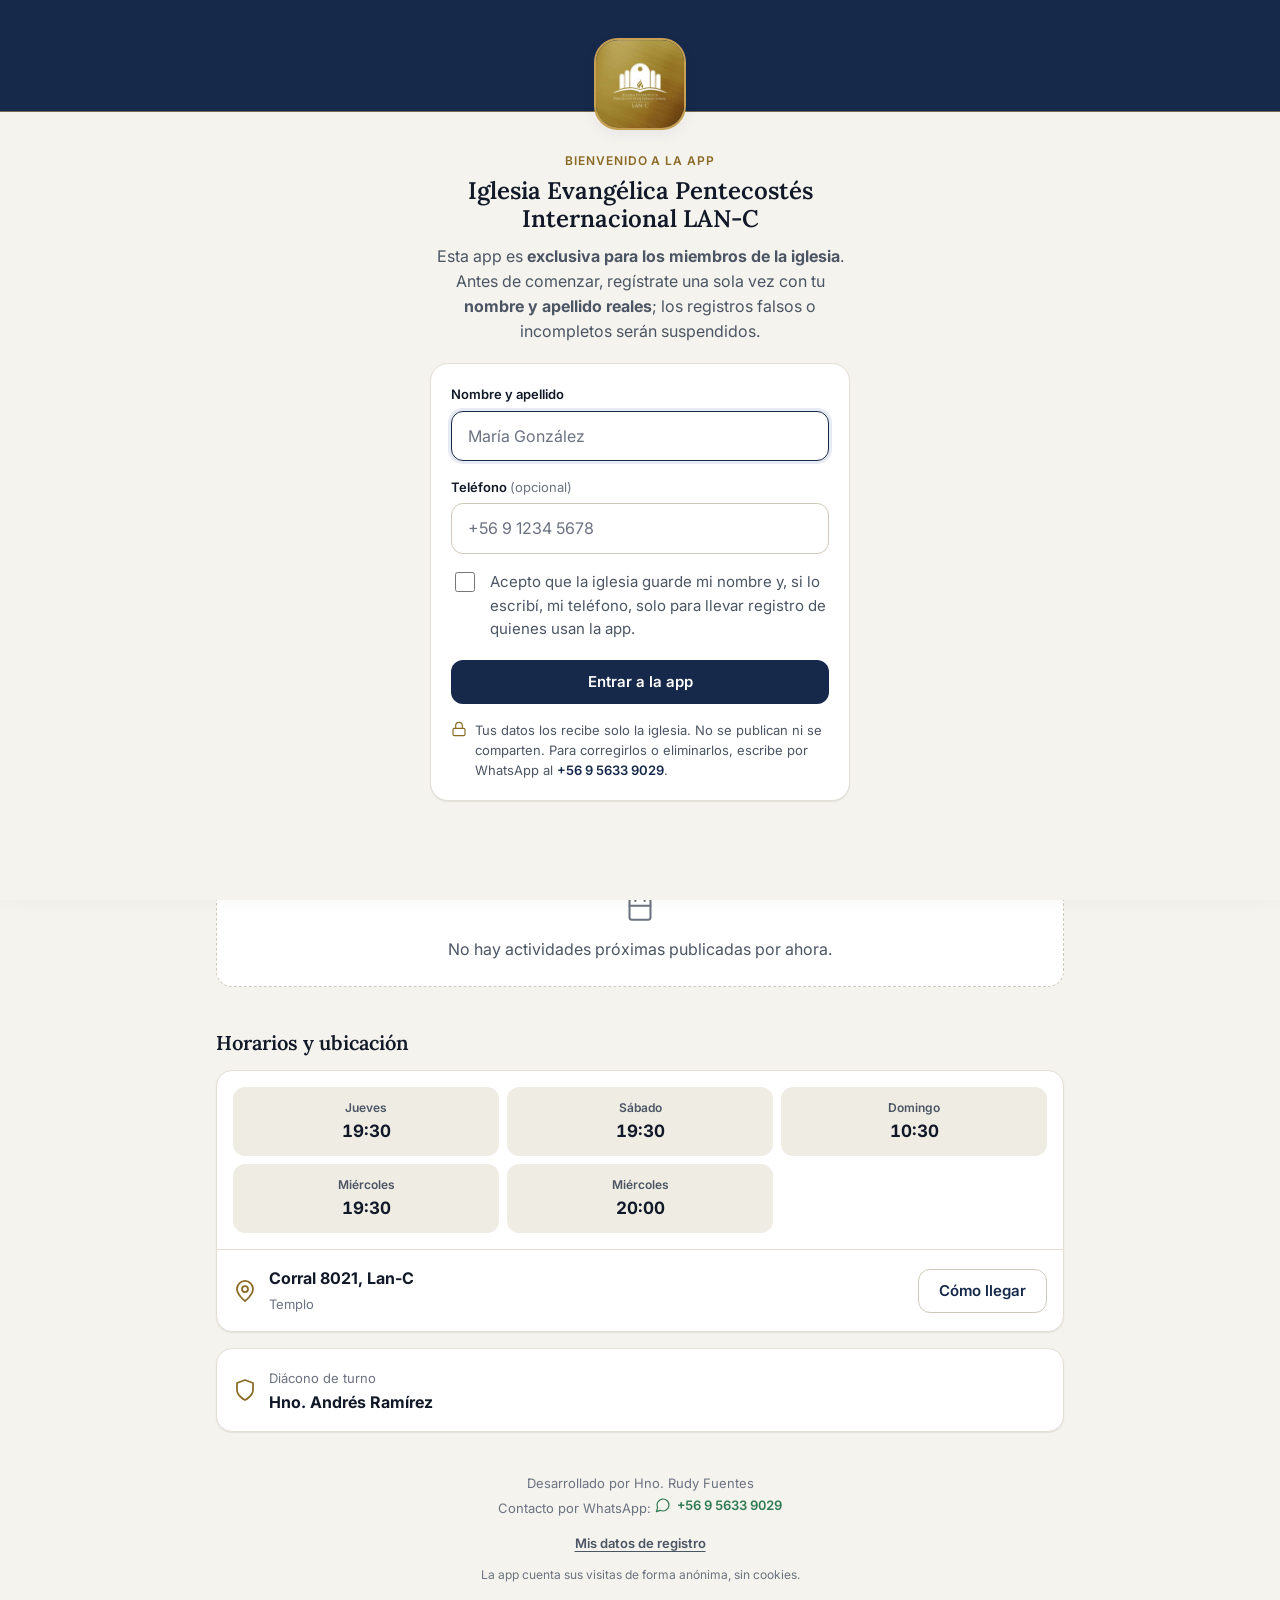
==== commit f8cdd940: "Programa de cultos 12–29 de noviembre: Convención Nacional de Dorcas, jueves 19 sin servicio, devoci" ====
--- a/index.html
+++ b/index.html
@@ -13,7 +13,7 @@
 <link rel="preconnect" href="https://fonts.googleapis.com">
 <link rel="preconnect" href="https://fonts.gstatic.com" crossorigin>
 <link rel="stylesheet" href="https://fonts.googleapis.com/css2?family=Inter:wght@400;500;600;700&family=Lora:ital,wght@0,500;0,600;1,500&display=swap" media="print" onload="this.media='all'">
-<link rel="stylesheet" href="css/app.css?v=25">
+<link rel="stylesheet" href="css/app.css?v=26">
 </head>
 <body>
 
@@ -390,16 +390,16 @@
 <div class="aviso" id="aviso" role="status" aria-live="polite"></div>
 
 <script data-goatcounter="https://iepilanc.goatcounter.com/count" async src="https://gc.zgo.at/count.js"></script>
-<script src="js/datos.js?v=25"></script>
-<script src="js/agenda-datos.js?v=25"></script>
-<script src="js/app.js?v=25"></script>
-<script src="js/agenda.js?v=25"></script>
-<script src="js/registro.js?v=25"></script>
+<script src="js/datos.js?v=26"></script>
+<script src="js/agenda-datos.js?v=26"></script>
+<script src="js/app.js?v=26"></script>
+<script src="js/agenda.js?v=26"></script>
+<script src="js/registro.js?v=26"></script>
 <script src="https://cdn.onesignal.com/sdks/web/v16/OneSignalSDK.page.js" defer></script>
-<script src="js/avisos.js?v=25"></script>
-<script src="js/radio.js?v=25"></script>
-<script src="js/vivo.js?v=25"></script>
-<script src="js/clima.js?v=25"></script>
+<script src="js/avisos.js?v=26"></script>
+<script src="js/radio.js?v=26"></script>
+<script src="js/vivo.js?v=26"></script>
+<script src="js/clima.js?v=26"></script>
 <script src="js/chat-acceso.js?v=27"></script>
 <script>
 if ('serviceWorker' in navigator) { window.addEventListener('load', function () { navigator.serviceWorker.register('sw.js'); }); }
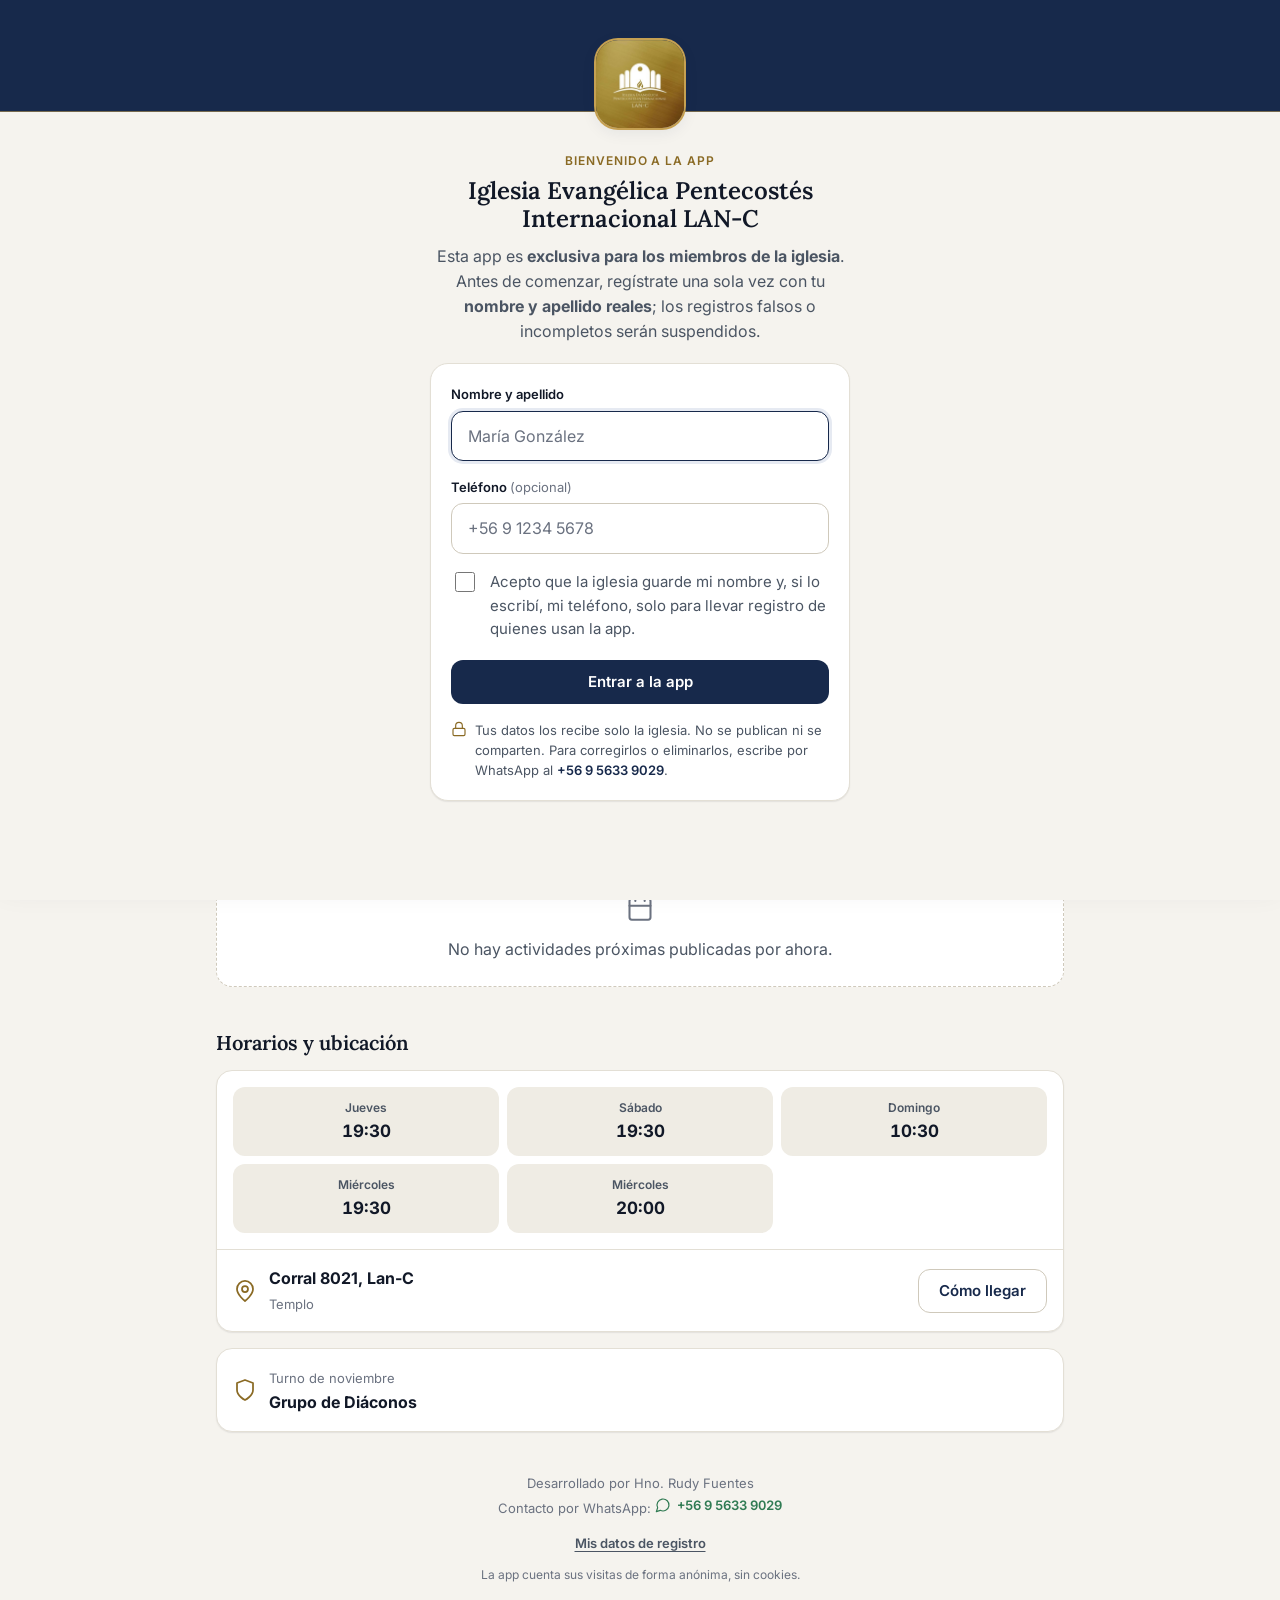
==== commit b4c0d907: "Turno de noviembre: Grupo de Diáconos Co-Authored-By: Claude Opus 5.5 <noreply@anthropic.com> Claude" ====
--- a/index.html
+++ b/index.html
@@ -13,7 +13,7 @@
 <link rel="preconnect" href="https://fonts.googleapis.com">
 <link rel="preconnect" href="https://fonts.gstatic.com" crossorigin>
 <link rel="stylesheet" href="https://fonts.googleapis.com/css2?family=Inter:wght@400;500;600;700&family=Lora:ital,wght@0,500;0,600;1,500&display=swap" media="print" onload="this.media='all'">
-<link rel="stylesheet" href="css/app.css?v=26">
+<link rel="stylesheet" href="css/app.css?v=28">
 </head>
 <body>
 
@@ -119,7 +119,7 @@
       </div>
       <div class="diacono tarjeta" id="diacono" hidden>
         <svg class="ic ic-lg" viewBox="0 0 24 24" aria-hidden="true"><path d="M12 22s8-4 8-10V5l-8-3-8 3v7c0 6 8 10 8 10z"/></svg>
-        <p><span class="muted">Diácono de turno</span><br><b id="diaconoNom"></b></p>
+        <p><span class="muted" id="diaconoTit">Diácono de turno</span><br><b id="diaconoNom"></b></p>
       </div>
     </section>
 
@@ -390,17 +390,17 @@
 <div class="aviso" id="aviso" role="status" aria-live="polite"></div>
 
 <script data-goatcounter="https://iepilanc.goatcounter.com/count" async src="https://gc.zgo.at/count.js"></script>
-<script src="js/datos.js?v=26"></script>
-<script src="js/agenda-datos.js?v=26"></script>
-<script src="js/app.js?v=26"></script>
-<script src="js/agenda.js?v=26"></script>
-<script src="js/registro.js?v=26"></script>
+<script src="js/datos.js?v=28"></script>
+<script src="js/agenda-datos.js?v=28"></script>
+<script src="js/app.js?v=28"></script>
+<script src="js/agenda.js?v=28"></script>
+<script src="js/registro.js?v=28"></script>
 <script src="https://cdn.onesignal.com/sdks/web/v16/OneSignalSDK.page.js" defer></script>
-<script src="js/avisos.js?v=26"></script>
-<script src="js/radio.js?v=26"></script>
-<script src="js/vivo.js?v=26"></script>
-<script src="js/clima.js?v=26"></script>
-<script src="js/chat-acceso.js?v=27"></script>
+<script src="js/avisos.js?v=28"></script>
+<script src="js/radio.js?v=28"></script>
+<script src="js/vivo.js?v=28"></script>
+<script src="js/clima.js?v=28"></script>
+<script src="js/chat-acceso.js?v=28"></script>
 <script>
 if ('serviceWorker' in navigator) { window.addEventListener('load', function () { navigator.serviceWorker.register('sw.js'); }); }
 </script>
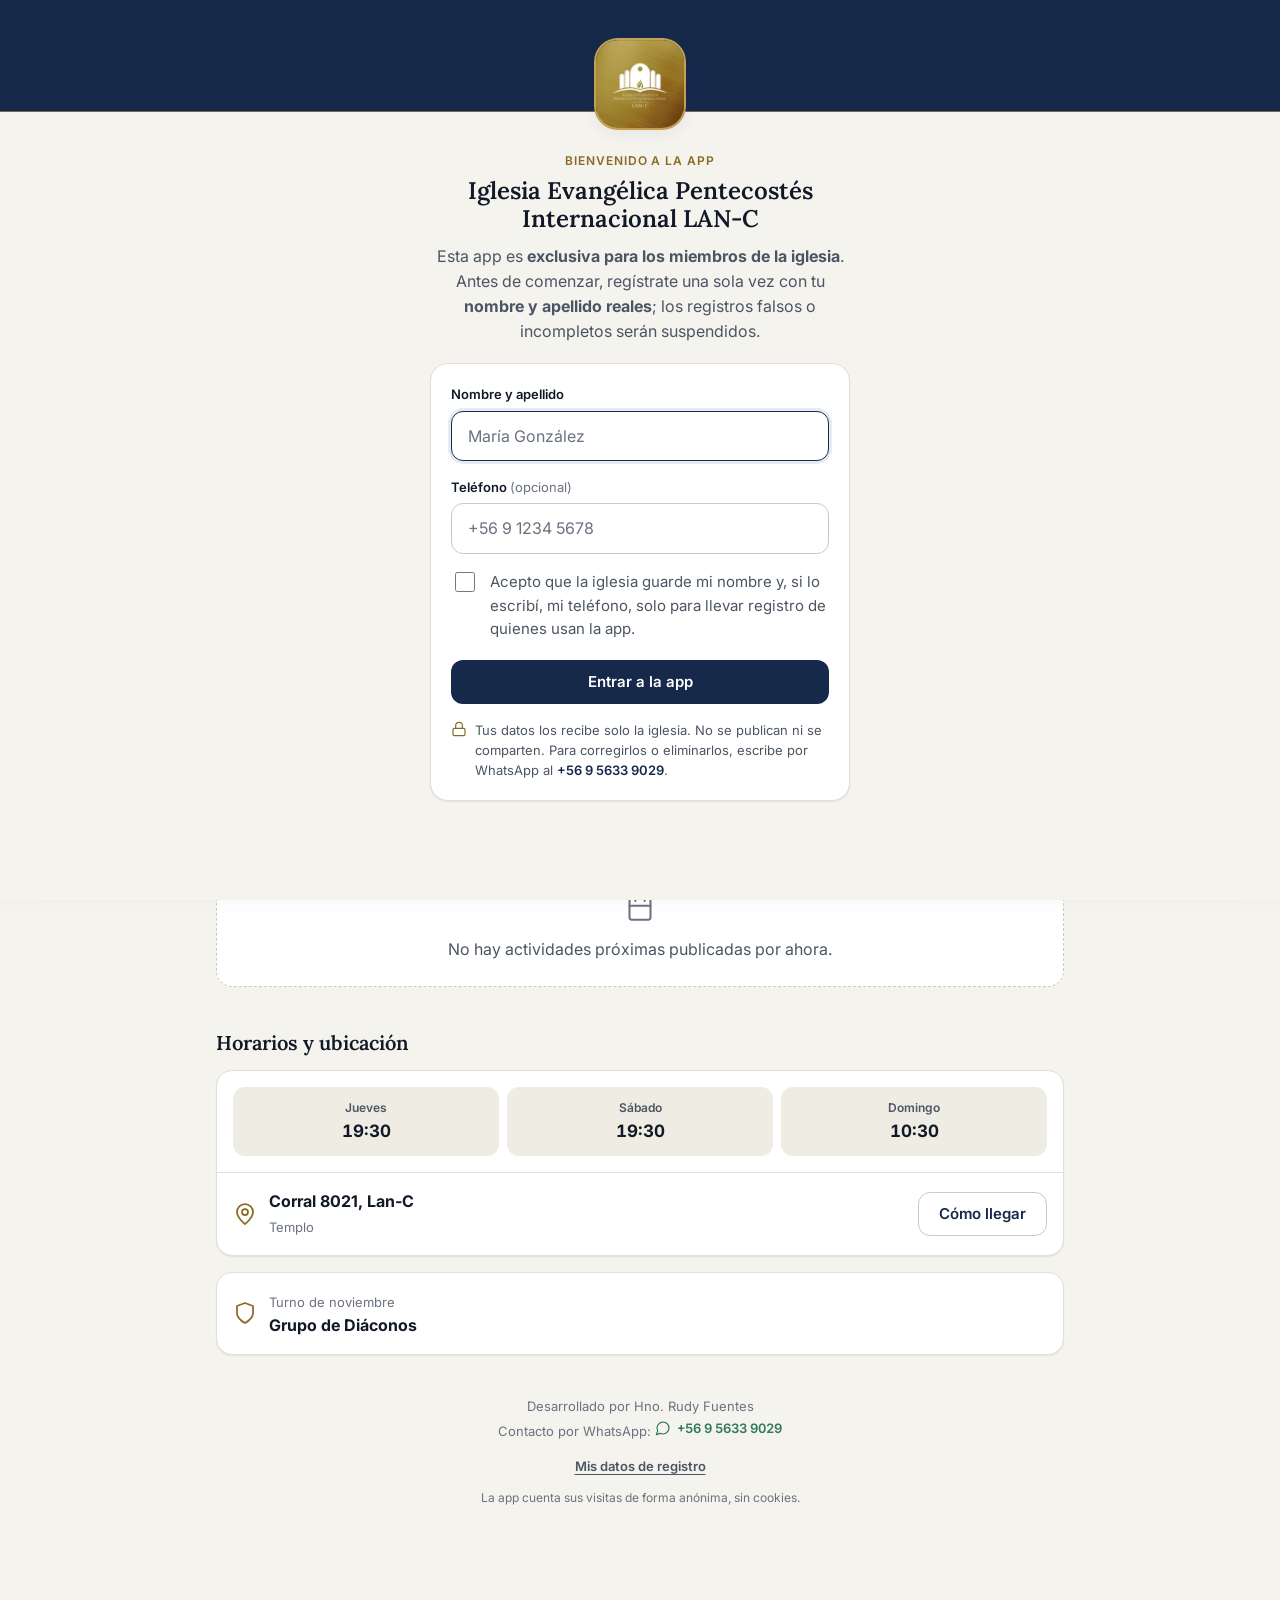
==== commit d66a3856: "Horarios: solo cultos fijos semanales (sin miércoles especiales) Co-Authored-By: Claude Opus 5.5 <no" ====
--- a/index.html
+++ b/index.html
@@ -13,7 +13,7 @@
 <link rel="preconnect" href="https://fonts.googleapis.com">
 <link rel="preconnect" href="https://fonts.gstatic.com" crossorigin>
 <link rel="stylesheet" href="https://fonts.googleapis.com/css2?family=Inter:wght@400;500;600;700&family=Lora:ital,wght@0,500;0,600;1,500&display=swap" media="print" onload="this.media='all'">
-<link rel="stylesheet" href="css/app.css?v=28">
+<link rel="stylesheet" href="css/app.css?v=29">
 </head>
 <body>
 
@@ -390,17 +390,17 @@
 <div class="aviso" id="aviso" role="status" aria-live="polite"></div>
 
 <script data-goatcounter="https://iepilanc.goatcounter.com/count" async src="https://gc.zgo.at/count.js"></script>
-<script src="js/datos.js?v=28"></script>
-<script src="js/agenda-datos.js?v=28"></script>
-<script src="js/app.js?v=28"></script>
-<script src="js/agenda.js?v=28"></script>
-<script src="js/registro.js?v=28"></script>
+<script src="js/datos.js?v=29"></script>
+<script src="js/agenda-datos.js?v=29"></script>
+<script src="js/app.js?v=29"></script>
+<script src="js/agenda.js?v=29"></script>
+<script src="js/registro.js?v=29"></script>
 <script src="https://cdn.onesignal.com/sdks/web/v16/OneSignalSDK.page.js" defer></script>
-<script src="js/avisos.js?v=28"></script>
-<script src="js/radio.js?v=28"></script>
-<script src="js/vivo.js?v=28"></script>
-<script src="js/clima.js?v=28"></script>
-<script src="js/chat-acceso.js?v=28"></script>
+<script src="js/avisos.js?v=29"></script>
+<script src="js/radio.js?v=29"></script>
+<script src="js/vivo.js?v=29"></script>
+<script src="js/clima.js?v=29"></script>
+<script src="js/chat-acceso.js?v=29"></script>
 <script>
 if ('serviceWorker' in navigator) { window.addEventListener('load', function () { navigator.serviceWorker.register('sw.js'); }); }
 </script>
